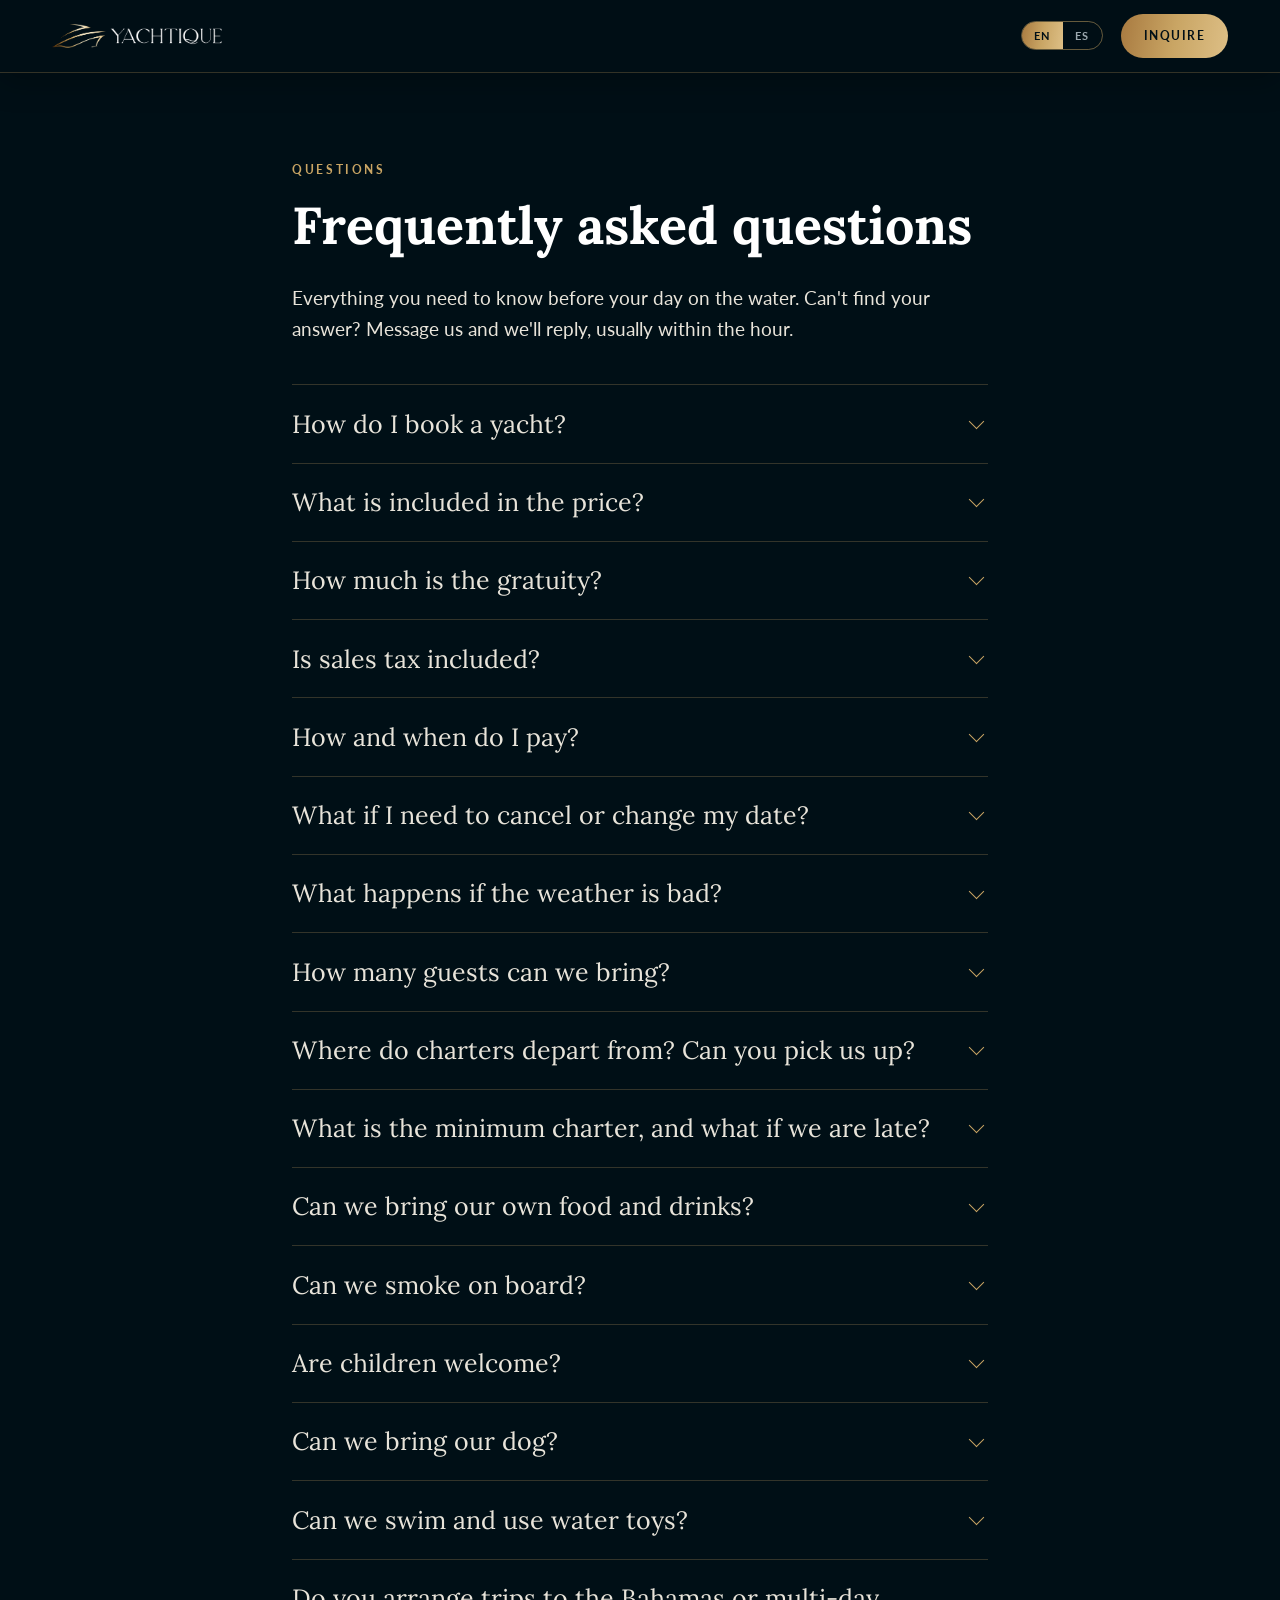
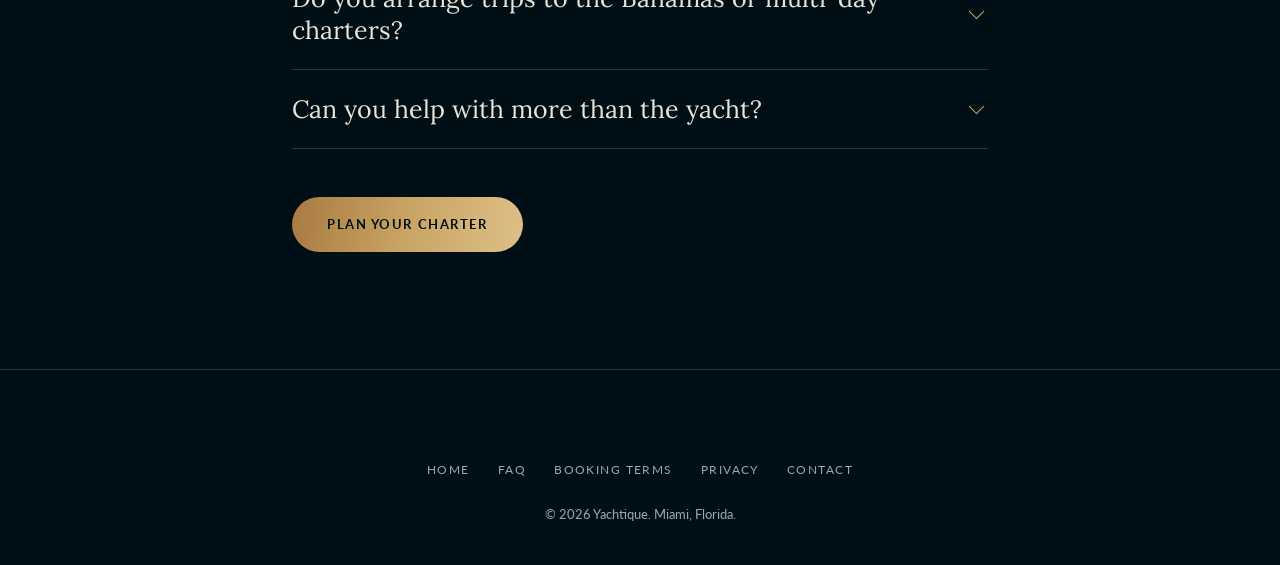
==== faq.html @ 2e7e61ba "Proposals: let the client pick the marina, with each yacht's price from it Co-Authored-By: Claude Op" ====
<!doctype html>
<html lang="en">
<head>
  <meta charset="utf-8">
  <meta name="viewport" content="width=device-width, initial-scale=1">
  <title>FAQ | Yachtique Yacht Charters in Miami</title>
  <meta name="description" content="Answers to common questions about booking a private yacht charter in Miami with Yachtique: pricing, guests, departures, weather, food and drinks, and the Bahamas.">
  <link rel="canonical" href="https://yachtique.co/faq.html">
  <meta name="theme-color" content="#000F16">
  <link rel="icon" type="image/png" sizes="32x32" href="/assets/img/favicon-32.png">
  <link rel="preconnect" href="https://fonts.googleapis.com">
  <link rel="preconnect" href="https://fonts.gstatic.com" crossorigin>
  <link href="https://fonts.googleapis.com/css2?family=Lora:ital,wght@0,400;0,500;0,600;1,400;1,500&family=Lato:wght@400;700&display=swap" rel="stylesheet">
  <link rel="stylesheet" href="/assets/css/styles.css?v=20261108d">
  <style>
    .faq { margin-top: 2.5rem; border-top: 1px solid var(--line); }
    .faq__item { border-bottom: 1px solid var(--line); }
    .faq__item summary {
      cursor: pointer; list-style: none; padding: 1.4rem 2.5rem 1.4rem 0; position: relative;
      font-family: var(--serif); font-size: clamp(21px, 2.4vw, 25px); line-height: 1.3;
    }
    .faq__item summary::-webkit-details-marker { display: none; }
    .faq__item summary::after {
      content: ""; position: absolute; right: .4rem; top: 50%; width: 11px; height: 11px; margin-top: -8px;
      border-right: 1px solid var(--gold); border-bottom: 1px solid var(--gold); transform: rotate(45deg);
      transition: transform .3s var(--ease);
    }
    .faq__item[open] summary::after { transform: rotate(225deg); margin-top: -2px; }
    .faq__item summary:focus-visible { outline: 1px solid var(--gold); outline-offset: 4px; }
    .faq__item p { margin: 0 0 1.5rem; max-width: 62ch; }
    .faq__more { margin-top: 3rem; }
    .page .faq__more a.btn { color: var(--navy); text-decoration: none; }
  </style>
  <script type="application/ld+json">{"@context": "https://schema.org", "@type": "FAQPage", "mainEntity": [{"@type": "Question", "name": "How do I book a yacht?", "acceptedAnswer": {"@type": "Answer", "text": "Send an inquiry through the form on our homepage or message us on WhatsApp with your date, number of guests and the kind of day you have in mind. We reply with a short list of available yachts and clear pricing, usually within the hour. Your yacht is reserved once we confirm it in writing and your payment is received."}}, {"@type": "Question", "name": "What is included in the price?", "acceptedAnswer": {"@type": "Answer", "text": "The rate covers the yacht for the hours you book. Charters run with a licensed captain, and with crew on most yachts; the captain and crew are included in the rate. On most day charters, fuel, water, soft drinks, ice, towels and cups are included, and your quote confirms it. The gratuity (unless the yacht shows it as included), a 3% service fee, Florida sales tax, catering and extras are added on top. Your final quote shows the full amount before you pay anything."}}, {"@type": "Question", "name": "How much is the gratuity?", "acceptedAnswer": {"@type": "Answer", "text": "Unless a yacht shows the gratuity as included, a gratuity of 18 percent of the charter price is added to your total, so there is nothing to settle on board."}}, {"@type": "Question", "name": "Is sales tax included?", "acceptedAnswer": {"@type": "Answer", "text": "No. Our prices are shown before Florida sales tax, which is added to your total before you pay."}}, {"@type": "Question", "name": "How and when do I pay?", "acceptedAnswer": {"@type": "Answer", "text": "Once we confirm your yacht is available, you receive your total, with Florida sales tax included, and a secure link to pay online by card, Apple Pay or Google Pay through Stripe. Your yacht and date are reserved as soon as payment is received. If we agree a deposit with you instead, the balance is due 72 hours before departure."}}, {"@type": "Question", "name": "What if I need to cancel or change my date?", "acceptedAnswer": {"@type": "Answer", "text": "If you cancel more than 30 days before your charter, 80% of what you paid is refunded; 15 to 30 days before, 50%; less than 15 days before, there is no refund. Changes of date or yacht depend on availability and may change the price. The full rules are in our booking terms."}}, {"@type": "Question", "name": "What happens if the weather is bad?", "acceptedAnswer": {"@type": "Answer", "text": "Safety comes first, and the captain has the final say on whether it is safe to go out. If weather or a technical problem stops your charter, we move it to another available date or give you a credit for what you paid, valid for 12 months. Light rain or clouds usually do not stop a charter in Miami."}}, {"@type": "Question", "name": "How many guests can we bring?", "acceptedAnswer": {"@type": "Answer", "text": "Most of our yachts take up to 13 guests, the limit set by US Coast Guard rules for private charter yachts, and each yacht shows its own maximum. Everyone on board counts, including children and babies. For a larger group we can suggest two yachts travelling together."}}, {"@type": "Question", "name": "Where do charters depart from? Can you pick us up?", "acceptedAnswer": {"@type": "Answer", "text": "Each yacht departs from and returns to its own marina; the departure points are listed in its details, and prices can differ by departure point. Pickup from a private home or dock is sometimes possible for an extra fee. Ask us and we include it in your quote. We confirm the exact marina and meeting time with your booking."}}, {"@type": "Question", "name": "What is the minimum charter, and what if we are late?", "acceptedAnswer": {"@type": "Answer", "text": "The minimum charter is 4 hours, and charters run between 9am and 10pm. Your time starts at the booked departure time, so please arrive about 15 minutes early: arriving late does not extend the charter. Extra time on the day depends on the yacht's availability and is charged."}}, {"@type": "Question", "name": "Can we bring our own food and drinks?", "acceptedAnswer": {"@type": "Answer", "text": "Yes. Ready-to-eat food is best, so you enjoy the time on the water. Please leave red wine and anything in glass at home; spirits are welcome. Guests must be 21 or older to drink alcohol, and the captain may limit alcohol for safety. We can also arrange a private chef, catering, a cake or decorations for you."}}, {"@type": "Question", "name": "Can we smoke on board?", "acceptedAnswer": {"@type": "Answer", "text": "No, smoking is not allowed on board. Vapes may be allowed at the captain's discretion, so please ask first. Illegal substances are strictly prohibited, and the captain may end the charter without refund."}}, {"@type": "Question", "name": "Are children welcome?", "acceptedAnswer": {"@type": "Answer", "text": "Yes, children are welcome. They count towards the guest limit and must be supervised by an adult at all times. While the yacht is moving, children under 13 must wear a life jacket by law, and children's sizes are available. Let us know ages when you inquire so the crew can prepare."}}, {"@type": "Question", "name": "Can we bring our dog?", "acceptedAnswer": {"@type": "Answer", "text": "Small pets are allowed on some yachts with a refundable security deposit: $500 on yachts up to 50 ft and $1,000 on yachts of 51 ft and more. Please ask us before booking."}}, {"@type": "Question", "name": "Can we swim and use water toys?", "acceptedAnswer": {"@type": "Answer", "text": "Yes, on most yachts. Many include a floating mat or paddleboards, and jet skis, Seabobs, e-foils and water slides can often be added. Anyone born on or after January 1, 1988 needs a Florida boating safety ID to drive a jet ski (a free course online). Swimming stops, such as the Haulover sandbar, depend on the weather and the captain's judgement on the day."}}, {"@type": "Question", "name": "Do you arrange trips to the Bahamas or multi-day charters?", "acceptedAnswer": {"@type": "Answer", "text": "Yes, on selected yachts. For charters of 24 hours or more, an Advance Provisioning Allowance (APA) of 35 percent of the charter price is collected in advance to cover fuel, docking, food and drinks; anything unused is returned or can go towards the gratuity. Every guest needs a valid passport for the Bahamas, and the crossing depends on sea conditions."}}, {"@type": "Question", "name": "Can you help with more than the yacht?", "acceptedAnswer": {"@type": "Answer", "text": "Yes. As your concierge we can arrange private security, chauffeured transport, airport pick-ups, chefs, photographers, DJs and decor, so your whole stay is handled by one person."}}]}</script>
</head>
<body>
<header class="nav is-scrolled">
  <div class="nav__inner">
    <a href="/" class="nav__logo" aria-label="Yachtique home" data-i18n-attr="aria-label:nav.home"><img src="/assets/img/logo-nav.png" alt="Yachtique" width="180" height="46"></a>
    <div class="nav__end">
      <div class="lang" role="group" data-i18n-attr="aria-label:lang.label" aria-label="Language"><button type="button" data-lang="en">EN</button><button type="button" data-lang="es">ES</button></div>
      <a href="/#contact" class="btn btn--gold btn--sm" data-i18n="nav.enquire">Inquire</a>
    </div>
  </div>
</header>

<main class="page">
  <div class="container narrow">
    <p class="eyebrow" data-i18n="faq.eyebrow">Questions</p>
    <h1 data-i18n="faq.h1">Frequently asked questions</h1>
    <p class="lead" data-i18n="faq.lead">Everything you need to know before your day on the water. Can't find your answer? Message us and we'll reply, usually within the hour.</p>

    <div class="faq">
    <details class="faq__item">
      <summary data-i18n="faq.q1">How do I book a yacht?</summary>
      <p data-i18n="faq.a1">Send an inquiry through the form on our homepage or message us on WhatsApp with your date, number of guests and the kind of day you have in mind. We reply with a short list of available yachts and clear pricing, usually within the hour. Your yacht is reserved once we confirm it in writing and your payment is received.</p>
    </details>
    <details class="faq__item">
      <summary data-i18n="faq.q2">What is included in the price?</summary>
      <p data-i18n="faq.a2">The rate covers the yacht for the hours you book. Charters run with a licensed captain, and with crew on most yachts; the captain and crew are included in the rate. On most day charters, fuel, water, soft drinks, ice, towels and cups are included, and your quote confirms it. The gratuity (unless the yacht shows it as included), a 3% service fee, Florida sales tax, catering and extras are added on top. Your final quote shows the full amount before you pay anything.</p>
    </details>
    <details class="faq__item">
      <summary data-i18n="faq.q3">How much is the gratuity?</summary>
      <p data-i18n="faq.a3">Unless a yacht shows the gratuity as included, a gratuity of 18 percent of the charter price is added to your total, so there is nothing to settle on board.</p>
    </details>
    <details class="faq__item">
      <summary data-i18n="faq.q4">Is sales tax included?</summary>
      <p data-i18n="faq.a4">No. Our prices are shown before Florida sales tax, which is added to your total before you pay.</p>
    </details>
    <details class="faq__item">
      <summary data-i18n="faq.q5">How and when do I pay?</summary>
      <p data-i18n="faq.a5">Once we confirm your yacht is available, you receive your total, with Florida sales tax included, and a secure link to pay online by card, Apple Pay or Google Pay through Stripe. Your yacht and date are reserved as soon as payment is received. If we agree a deposit with you instead, the balance is due 72 hours before departure.</p>
    </details>
    <details class="faq__item">
      <summary data-i18n="faq.q6">What if I need to cancel or change my date?</summary>
      <p data-i18n="faq.a6">If you cancel more than 30 days before your charter, 80% of what you paid is refunded; 15 to 30 days before, 50%; less than 15 days before, there is no refund. Changes of date or yacht depend on availability and may change the price. The full rules are in our booking terms.</p>
    </details>
    <details class="faq__item">
      <summary data-i18n="faq.q7">What happens if the weather is bad?</summary>
      <p data-i18n="faq.a7">Safety comes first, and the captain has the final say on whether it is safe to go out. If weather or a technical problem stops your charter, we move it to another available date or give you a credit for what you paid, valid for 12 months. Light rain or clouds usually do not stop a charter in Miami.</p>
    </details>
    <details class="faq__item">
      <summary data-i18n="faq.q8">How many guests can we bring?</summary>
      <p data-i18n="faq.a8">Most of our yachts take up to 13 guests, the limit set by US Coast Guard rules for private charter yachts, and each yacht shows its own maximum. Everyone on board counts, including children and babies. For a larger group we can suggest two yachts travelling together.</p>
    </details>
    <details class="faq__item">
      <summary data-i18n="faq.q9">Where do charters depart from? Can you pick us up?</summary>
      <p data-i18n="faq.a9">Each yacht departs from and returns to its own marina; the departure points are listed in its details, and prices can differ by departure point. Pickup from a private home or dock is sometimes possible for an extra fee. Ask us and we include it in your quote. We confirm the exact marina and meeting time with your booking.</p>
    </details>
    <details class="faq__item">
      <summary data-i18n="faq.q10">What is the minimum charter, and what if we are late?</summary>
      <p data-i18n="faq.a10">The minimum charter is 4 hours, and charters run between 9am and 10pm. Your time starts at the booked departure time, so please arrive about 15 minutes early: arriving late does not extend the charter. Extra time on the day depends on the yacht's availability and is charged.</p>
    </details>
    <details class="faq__item">
      <summary data-i18n="faq.q11">Can we bring our own food and drinks?</summary>
      <p data-i18n="faq.a11">Yes. Ready-to-eat food is best, so you enjoy the time on the water. Please leave red wine and anything in glass at home; spirits are welcome. Guests must be 21 or older to drink alcohol, and the captain may limit alcohol for safety. We can also arrange a private chef, catering, a cake or decorations for you.</p>
    </details>
    <details class="faq__item">
      <summary data-i18n="faq.q12">Can we smoke on board?</summary>
      <p data-i18n="faq.a12">No, smoking is not allowed on board. Vapes may be allowed at the captain's discretion, so please ask first. Illegal substances are strictly prohibited, and the captain may end the charter without refund.</p>
    </details>
    <details class="faq__item">
      <summary data-i18n="faq.q13">Are children welcome?</summary>
      <p data-i18n="faq.a13">Yes, children are welcome. They count towards the guest limit and must be supervised by an adult at all times. While the yacht is moving, children under 13 must wear a life jacket by law, and children's sizes are available. Let us know ages when you inquire so the crew can prepare.</p>
    </details>
    <details class="faq__item">
      <summary data-i18n="faq.q14">Can we bring our dog?</summary>
      <p data-i18n="faq.a14">Small pets are allowed on some yachts with a refundable security deposit: $500 on yachts up to 50 ft and $1,000 on yachts of 51 ft and more. Please ask us before booking.</p>
    </details>
    <details class="faq__item">
      <summary data-i18n="faq.q15">Can we swim and use water toys?</summary>
      <p data-i18n="faq.a15">Yes, on most yachts. Many include a floating mat or paddleboards, and jet skis, Seabobs, e-foils and water slides can often be added. Anyone born on or after January 1, 1988 needs a Florida boating safety ID to drive a jet ski (a free course online). Swimming stops, such as the Haulover sandbar, depend on the weather and the captain's judgement on the day.</p>
    </details>
    <details class="faq__item">
      <summary data-i18n="faq.q16">Do you arrange trips to the Bahamas or multi-day charters?</summary>
      <p data-i18n="faq.a16">Yes, on selected yachts. For charters of 24 hours or more, an Advance Provisioning Allowance (APA) of 35 percent of the charter price is collected in advance to cover fuel, docking, food and drinks; anything unused is returned or can go towards the gratuity. Every guest needs a valid passport for the Bahamas, and the crossing depends on sea conditions.</p>
    </details>
    <details class="faq__item">
      <summary data-i18n="faq.q17">Can you help with more than the yacht?</summary>
      <p data-i18n="faq.a17">Yes. As your concierge we can arrange private security, chauffeured transport, airport pick-ups, chefs, photographers, DJs and decor, so your whole stay is handled by one person.</p>
    </details>
    </div>

    <p class="faq__more"><a href="/#contact" class="btn btn--gold" data-i18n="faq.cta">Plan your charter</a></p>
  </div>
</main>

<footer class="footer">
  <div class="container footer__inner">
    <nav class="footer__links" aria-label="Footer">
      <a href="/" data-i18n="foot.home">Home</a><a href="/faq.html" data-i18n="foot.faq">FAQ</a><a href="/terms.html" data-i18n="foot.terms">Booking terms</a><a href="/privacy.html" data-i18n="foot.privacy">Privacy</a><a href="/#contact" data-i18n="foot.contact">Contact</a>
    </nav>
    <p class="footer__copy">&copy; 2026 <span data-i18n="foot.rights">Yachtique. Miami, Florida.</span></p>
  </div>
</footer>
<script type="application/json" id="i18n-es">{"_title": "Preguntas frecuentes | Yachtique, alquiler de yates en Miami", "nav.home": "Inicio de Yachtique", "foot.home": "Inicio", "faq.eyebrow": "Preguntas", "faq.h1": "Preguntas frecuentes", "faq.lead": "Todo lo que necesita saber antes de su día en el mar. ¿No encuentra su respuesta? Escríbanos y le responderemos, normalmente en menos de una hora.", "faq.cta": "Planifique su alquiler", "faq.q1": "¿Cómo reservo un yate?", "faq.a1": "Envíe una solicitud desde el formulario de nuestra página de inicio o escríbanos por WhatsApp con su fecha, el número de invitados y el tipo de día que imagina. Le respondemos con una lista corta de yates disponibles y precios claros, normalmente en menos de una hora. Su yate queda reservado cuando se lo confirmamos por escrito y recibimos su pago.", "faq.q2": "¿Qué incluye el precio?", "faq.a2": "La tarifa cubre el yate durante las horas que reserva. Los alquileres se realizan con un capitán con licencia, y con tripulación en la mayoría de los yates; el capitán y la tripulación están incluidos en la tarifa. En la mayoría de los alquileres de día se incluyen combustible, agua, refrescos, hielo, toallas y vasos, y su cotización lo confirma. La propina (salvo que el yate la indique como incluida), un cargo por servicio del 3%, el impuesto sobre las ventas de Florida, el catering y los extras se suman aparte. Su cotización final muestra el importe total antes de pagar nada.", "faq.q3": "¿De cuánto es la propina?", "faq.a3": "Salvo que el yate indique la propina como incluida, se suma a su total una propina del 18 por ciento del precio del alquiler, así que no hay nada que pagar a bordo.", "faq.q4": "¿Está incluido el impuesto sobre las ventas?", "faq.a4": "No. Nuestros precios se muestran antes del impuesto sobre las ventas de Florida, que se suma a su total antes de pagar.", "faq.q5": "¿Cómo y cuándo se paga?", "faq.a5": "Cuando confirmamos que su yate está disponible, recibe su total, con el impuesto sobre las ventas de Florida incluido, y un enlace seguro para pagar en línea con tarjeta, Apple Pay o Google Pay a través de Stripe. Su yate y su fecha quedan reservados en cuanto recibimos el pago. Si acordamos con usted un depósito, el resto se paga 72 horas antes de la salida.", "faq.q6": "¿Qué pasa si necesito cancelar o cambiar la fecha?", "faq.a6": "Si cancela con más de 30 días de antelación, le devolvemos el 80% de lo pagado; entre 15 y 30 días antes, el 50%; con menos de 15 días, no hay reembolso. Los cambios de fecha o de yate dependen de la disponibilidad y pueden cambiar el precio. Las reglas completas están en nuestras condiciones de reserva.", "faq.q7": "¿Qué pasa si hace mal tiempo?", "faq.a7": "La seguridad es lo primero y el capitán tiene la última palabra sobre si es seguro salir. Si el clima o un problema técnico impiden su alquiler, lo pasamos a otra fecha disponible o le damos un crédito por lo pagado, válido durante 12 meses. La lluvia ligera o las nubes no suelen impedir un alquiler en Miami.", "faq.q8": "¿Cuántos invitados podemos llevar?", "faq.a8": "La mayoría de nuestros yates admite hasta 13 invitados, el límite que fijan las normas de la Guardia Costera de EE. UU. para yates de alquiler privado, y cada yate indica su propio máximo. Todas las personas a bordo cuentan, incluidos niños y bebés. Para un grupo más grande podemos sugerir dos yates que naveguen juntos.", "faq.q9": "¿Desde dónde salen los alquileres? ¿Pueden recogernos?", "faq.a9": "Cada yate sale y regresa a su propia marina; los puntos de salida figuran en sus detalles y los precios pueden variar según el punto de salida. A veces es posible recogerlos en una casa o un muelle privado con un cargo adicional. Pregúntenos y lo incluimos en su cotización. Confirmamos la marina exacta y la hora de encuentro con su reserva.", "faq.q10": "¿Cuál es el alquiler mínimo y qué pasa si llegamos tarde?", "faq.a10": "El alquiler mínimo es de 4 horas, y los alquileres se realizan entre las 9 de la mañana y las 10 de la noche. Su tiempo empieza a la hora de salida reservada, así que le pedimos llegar unos 15 minutos antes: llegar tarde no alarga el alquiler. Añadir tiempo el mismo día depende de la disponibilidad del yate y tiene un costo.", "faq.q11": "¿Podemos llevar nuestra comida y bebida?", "faq.a11": "Sí. Lo mejor es comida lista para comer, para disfrutar del tiempo en el agua. Le pedimos no traer vino tinto ni nada en envase de vidrio; los licores son bienvenidos. Para beber alcohol hay que tener 21 años o más, y el capitán puede limitar el alcohol por seguridad. También podemos organizarle un chef privado, catering, un pastel o decoración.", "faq.q12": "¿Se puede fumar a bordo?", "faq.a12": "No, no se permite fumar a bordo. Los vapeadores pueden permitirse a criterio del capitán, así que pregunte antes. Las sustancias ilegales están totalmente prohibidas, y el capitán puede terminar el alquiler sin reembolso.", "faq.q13": "¿Pueden venir niños?", "faq.a13": "Sí, los niños son bienvenidos. Cuentan dentro del límite de invitados y deben estar siempre bajo la supervisión de un adulto. Mientras el yate navega, los menores de 13 años deben llevar chaleco salvavidas por ley, y hay tallas infantiles. Indíquenos las edades al hacer la solicitud para que la tripulación se prepare.", "faq.q14": "¿Podemos llevar a nuestro perro?", "faq.a14": "En algunos yates se permiten mascotas pequeñas con un depósito de garantía reembolsable: 500 dólares en yates de hasta 50 pies y 1.000 dólares en yates de 51 pies o más. Consúltenos antes de reservar.", "faq.q15": "¿Podemos nadar y usar juguetes acuáticos?", "faq.a15": "Sí, en la mayoría de los yates. Muchos incluyen colchoneta flotante o tablas de paddle, y a menudo se pueden añadir motos de agua, Seabobs, e-foils y toboganes acuáticos. Quien haya nacido el 1 de enero de 1988 o después necesita la licencia de seguridad náutica de Florida para conducir una moto de agua (un curso gratuito en línea). Las paradas para nadar, como el banco de arena de Haulover, dependen del tiempo y del criterio del capitán ese día.", "faq.q16": "¿Organizan viajes a las Bahamas o alquileres de varios días?", "faq.a16": "Sí, en yates seleccionados. En alquileres de 24 horas o más se cobra por adelantado un fondo de aprovisionamiento (APA) del 35 por ciento del precio del alquiler para cubrir combustible, amarres, comida y bebida; lo que no se use se devuelve o puede destinarse a la propina. Todos los invitados necesitan un pasaporte vigente para las Bahamas, y la travesía depende del estado del mar.", "faq.q17": "¿Pueden ayudar con algo más que el yate?", "faq.a17": "Sí. Como su concierge, podemos organizar seguridad privada, transporte con chofer, recogida en el aeropuerto, chefs, fotógrafos, DJ y decoración, para que una sola persona se ocupe de toda su estancia."}</script>
<script src="/assets/js/core.js?v=20261108d" defer></script>
</body>
</html>
---- assets/css/styles.css ----
/* Yachtique — brand colours sampled from the logo file */
:root {
  --navy: #000F16;
  --navy-2: #04202C;
  --navy-3: #0A2A38;
  --gold-dark: #7F5119;
  --gold: #C9A564;
  --gold-light: #EBD7AC;
  --cream: #FDEDC9;
  --ivory: #F6F1E7;
  --ivory-2: #EDE5D5;
  --ink: #0B1E27;
  --ink-muted: #5B6A70;
  --white: #FFFFFF;
  --text: #E8E4DA;
  --muted: #9BA8AE;
  --line: rgba(201, 165, 100, .25);
  --line-dark: rgba(11, 30, 39, .14);
  --gold-grad: linear-gradient(100deg, #A87A40 0%, #C9A564 50%, #DDBF86 100%);
  --wa: #25D366;

  --serif: "Lora", Georgia, "Times New Roman", serif;
  --sans: "Lato", "Helvetica Neue", Arial, sans-serif;
  --radius: 10px;
  --pill: 999px;
  --max: 1240px;
  --ease: cubic-bezier(.2, .7, .2, 1);
}

*, *::before, *::after { box-sizing: border-box; }
html { scroll-behavior: smooth; scroll-padding-top: 80px; }
body {
  margin: 0;
  background: var(--navy);
  color: var(--text);
  font-family: var(--sans);
  font-weight: 400;
  font-size: 17px;
  line-height: 1.65;
  -webkit-font-smoothing: antialiased;
}
img { max-width: 100%; height: auto; display: block; }
a { color: inherit; text-decoration: none; }
h1, h2, h3 { font-family: var(--serif); font-weight: 700; line-height: 1.15; margin: 0 0 .5em; color: var(--white); }
p { margin: 0 0 1em; }
.hidden { display: none; }
.center { text-align: center; }
.muted { color: var(--muted); }

.container { width: 100%; max-width: var(--max); margin: 0 auto; padding: 0 32px; }
.section { padding: 130px 0; }
.section__head { text-align: center; max-width: 660px; margin: 0 auto 64px; }

/* Light sections */
/* The homepage's in-between sections: the second navy, so they stand apart from the photo sections around them */
.section--light { background: var(--navy-2); color: var(--text); }
.steps.section--light { background: var(--navy); } /* follows the navy-2 quote band */
.section--light h2, .section--light h3 { color: var(--white); }
.section--light p { color: var(--text); }
.section--light .muted { color: var(--muted); }
.section--light .lead { color: var(--white); }
.section--light .eyebrow { color: var(--gold); }
.section--light .card { background: var(--navy); }

.eyebrow {
  font-size: 12px;
  letter-spacing: .22em;
  text-transform: uppercase;
  font-weight: 700;
  margin-bottom: 16px;
  color: var(--gold);
}
.eyebrow--light { color: var(--gold-light); }
.section__head .eyebrow { display: flex; align-items: center; justify-content: center; gap: 16px; }
.section__head .eyebrow::before, .section__head .eyebrow::after { content: ""; width: 48px; height: 1px; background: currentColor; opacity: .55; }
.title { font-size: clamp(32px, 4.2vw, 52px); letter-spacing: -.005em; }
.title em, h1 em, h2 em { font-style: italic; color: var(--gold-light); }
.section--light .title em, .section--light h2 em { color: var(--gold-light); }
.lead { font-size: 19px; line-height: 1.65; }

/* Buttons */
.btn {
  display: inline-flex; align-items: center; justify-content: center; gap: 10px;
  padding: 16px 34px;
  font-family: var(--sans); font-size: 13px; font-weight: 700;
  letter-spacing: .12em; text-transform: uppercase;
  border-radius: var(--pill); border: 1px solid transparent;
  background: transparent; color: inherit; cursor: pointer;
  transition: transform .25s, box-shadow .25s, background .25s, color .25s, border-color .25s;
}
.btn svg { width: 20px; height: 20px; fill: currentColor; }
.btn--gold { background: var(--gold-grad) border-box; border-color: transparent; color: var(--navy); }
.btn--gold:hover { transform: translateY(-2px); box-shadow: 0 12px 30px rgba(201, 165, 100, .3); }
.btn--ghost { background: transparent; border-color: var(--gold); color: var(--gold-light); }
.btn--ghost:hover { background: rgba(201, 165, 100, .12); }
.btn--wa { background: var(--navy); color: var(--white); border-color: var(--gold); }
.btn--wa svg { fill: var(--gold-light); }
.btn--wa:hover { transform: translateY(-2px); background: var(--navy-3); box-shadow: 0 12px 30px rgba(0, 15, 22, .25); }
.btn--sm { padding: 11px 22px; font-size: 12px; }
.btn--block { width: 100%; }
.link-btn { background: none; border: 0; padding: 0; color: var(--gold-light); font: inherit; text-decoration: underline; text-underline-offset: 3px; cursor: pointer; }

/* Nav */
.nav { position: fixed; inset: 0 0 auto; z-index: 50; background: rgba(0, 15, 22, .97); box-shadow: 0 1px 0 var(--line); transition: box-shadow .35s; }
.nav.is-scrolled { box-shadow: 0 1px 0 var(--line), 0 10px 30px rgba(0, 0, 0, .25); }
.nav__inner { max-width: var(--max); margin: 0 auto; padding: 14px 32px; display: flex; align-items: center; justify-content: space-between; }
.nav__logo img { width: 170px; height: auto; }
.nav__links { display: flex; align-items: center; gap: 38px; }
.nav__links a:not(.btn) { font-size: 13px; letter-spacing: .12em; text-transform: uppercase; color: var(--white); transition: color .2s; }
.nav__links a:not(.btn):hover { color: var(--gold-light); }
.nav__toggle { display: none; position: relative; width: 44px; height: 44px; background: none; border: 0; cursor: pointer; }
.nav__toggle span { position: absolute; left: 8px; right: 8px; height: 1px; background: var(--gold-light); transition: transform .3s, top .3s; }
.nav__toggle span:first-child { top: 17px; }
.nav__toggle span:last-child { top: 26px; }
.nav__toggle[aria-expanded="true"] span:first-child { top: 21px; transform: rotate(45deg); }
.nav__toggle[aria-expanded="true"] span:last-child { top: 21px; transform: rotate(-45deg); }

/* Hero: words on navy, photo kept clean */
.hero { display: grid; grid-template-columns: minmax(0, 5fr) minmax(0, 6fr); min-height: 100vh; min-height: 100svh; background: var(--navy); }
.hero__content { order: -1; display: flex; flex-direction: column; justify-content: center; padding: 130px 56px 64px max(32px, calc((100vw - var(--max)) / 2 + 32px)); animation: rise 1.1s .15s var(--ease) both; }
@keyframes rise { from { opacity: 0; transform: translateY(24px); } to { opacity: 1; transform: none; } }
.hero__media { position: relative; overflow: hidden; }
.hero__img { position: absolute; inset: 0; width: 100%; height: 100%; object-fit: cover; object-position: 62% 55%; animation: heroZoom 22s var(--ease) both; }
@keyframes heroZoom { from { transform: scale(1.1); } to { transform: scale(1); } }
.hero__title { font-size: clamp(38px, 4.2vw, 64px); font-weight: 500; line-height: 1.1; letter-spacing: -.005em; margin-bottom: 20px; }
.hero__title em { color: var(--gold-light); font-weight: 500; }
.hero__sub { font-size: 18px; max-width: 480px; color: var(--text); margin-bottom: 34px; }

/* Availability finder */
.finder { display: grid; grid-template-columns: 1fr 1fr; max-width: 520px; background: var(--navy-2); border: 1px solid var(--line); border-radius: 22px; padding: 6px; }
.finder__field { display: grid; gap: 2px; padding: 12px 18px; cursor: pointer; }
.finder__field:first-child { grid-column: 1 / -1; border-bottom: 1px solid var(--line); }
.finder__field:nth-child(2) { border-right: 1px solid var(--line); }
.finder__field > span { font-size: 11px; letter-spacing: .14em; text-transform: uppercase; color: var(--gold-light); }
.finder__field input, .finder__field select {
  background: none; border: 0; padding: 2px 0; color: var(--white); font: 400 17px var(--sans); color-scheme: dark; outline: none; cursor: pointer; width: 100%;
}
.finder__field select option { color: var(--ink); }
.finder__btn { grid-column: 1 / -1; border-radius: var(--pill); padding: 16px; margin-top: 4px; }
/* Desktop: the photo covers the whole hero, the words and the finder bar sit over it at the bottom */
@media (min-width: 1001px) {
  .hero { display: block; position: relative; overflow: hidden; }
  .hero__media { position: absolute; inset: 0; }
  .hero__media::after { content: ""; position: absolute; inset: 0; background: linear-gradient(90deg, rgba(0, 15, 22, .85) 0%, rgba(0, 15, 22, .55) 40%, rgba(0, 15, 22, 0) 70%), linear-gradient(0deg, rgba(0, 15, 22, .9) 0%, rgba(0, 15, 22, 0) 45%); }
  .hero__img { object-position: 50% 55%; }
  .hero__content { position: relative; z-index: 1; min-height: 100vh; min-height: 100svh; justify-content: flex-end; padding: 130px max(32px, calc((100vw - var(--max)) / 2 + 32px)) 56px; }
  .hero__title { max-width: 760px; }
  .hero__sub { max-width: 560px; margin-bottom: 40px; }
  .finder { max-width: none; grid-template-columns: 1.4fr 1fr 1fr auto; align-items: center; border-radius: var(--pill); padding: 8px; background: rgba(4, 32, 44, .88); backdrop-filter: blur(10px); }
  .finder__field { padding: 10px 26px; }
  .finder__field:first-child { grid-column: auto; border-bottom: 0; border-right: 1px solid var(--line); }
  .finder__btn { grid-column: auto; margin: 0; padding: 18px 36px; }
}

/* Statement */
.statement__grid { display: grid; grid-template-columns: 220px 1fr; gap: 40px; align-items: start; }
.statement__grid .eyebrow { padding-top: 14px; }
.statement__text { font-size: clamp(26px, 3vw, 40px); font-weight: 400; line-height: 1.3; letter-spacing: 0; color: var(--white); margin: 0; }
.statement__text em { color: var(--gold-light); }

/* Fleet */
.fleet__head { display: flex; align-items: flex-end; justify-content: space-between; gap: 30px; margin-bottom: 44px; flex-wrap: wrap; }
.fleet__head .title { margin: 0; }
.fleet__filters { display: flex; flex-wrap: wrap; gap: 10px; }
.fleet__filters[hidden] { display: none; }
.fleet__filters button {
  font: 400 12px var(--sans); letter-spacing: .12em; text-transform: uppercase; color: var(--text);
  background: transparent; border: 1px solid var(--line); border-radius: 40px; padding: 10px 18px; cursor: pointer;
  transition: border-color .2s, color .2s, background .2s;
}
.fleet__filters button:hover { border-color: var(--gold); }
.fleet__filters button.is-active { background: var(--gold-grad) border-box; color: var(--navy); border-color: transparent; }
.fleet__search { display: flex; align-items: center; gap: 18px; margin: -20px 0 30px; padding: 14px 22px; border: 1px solid var(--line); border-radius: var(--pill); background: var(--navy-2); font-size: 15px; }
.fleet__search[hidden] { display: none; }
.fleet__grid { display: grid; grid-template-columns: repeat(3, 1fr); gap: 34px 28px; }
.fleet__status { grid-column: 1 / -1; text-align: center; color: var(--muted); padding: 40px 0; }
.fleet__status a { color: var(--gold-light); text-decoration: underline; text-underline-offset: 3px; }
.fleet__note { font-size: 13px; text-align: center; margin: 50px auto 0; max-width: 620px; }

.yacht { position: relative; }
.yacht[hidden] { display: none; }
.yacht__media { display: block; width: 100%; padding: 0; border: 0; cursor: pointer; aspect-ratio: 4 / 3; overflow: hidden; border-radius: var(--radius); background: var(--navy-3); }
.yacht__media img { width: 100%; height: 100%; object-fit: cover; transition: transform 1.1s var(--ease); }
.yacht:hover .yacht__media img { transform: scale(1.05); }
.yacht__body { padding: 16px 2px 0; display: grid; gap: 4px; }
.yacht__row { display: flex; justify-content: space-between; align-items: baseline; gap: 12px; }
.yacht__body h3 { font-size: 25px; font-weight: 600; margin: 0; }
.yacht__body h3 a:hover { color: var(--gold-light); }
.yacht__price { font-size: 13px; color: var(--muted); white-space: nowrap; }
/* Fleet cards: the first three durations and their prices, side by side */
.yacht__rates { list-style: none; margin: 10px 0 4px; padding: 0; display: grid; grid-auto-flow: column; grid-auto-columns: 1fr; gap: 1px; background: rgba(201, 165, 100, .3); border: 1px solid rgba(201, 165, 100, .42); border-radius: 12px; overflow: hidden; }
.yacht__rates li { display: grid; gap: 2px; justify-items: center; padding: 9px 6px; background: var(--navy-2); }
.yacht__rates span { font-size: 10.5px; font-weight: 700; letter-spacing: .14em; text-transform: uppercase; color: var(--gold); }
.yacht__rates b { font-family: var(--serif); font-size: 18px; font-weight: 600; color: var(--white); white-space: nowrap; }
.yacht__price b { font-family: var(--serif); font-size: 22px; font-weight: 400; color: var(--white); }
.yacht__model { color: var(--muted); font-size: 14px; margin: 0; }
.yacht__row--foot { margin-top: 10px; align-items: center; }
.yacht__link { font-size: 12px; font-weight: 700; letter-spacing: .12em; text-transform: uppercase; color: var(--gold-light); }
.yacht__link:hover { color: var(--white); }
.yacht__avail { font-size: 11px; letter-spacing: .1em; text-transform: uppercase; padding: 4px 10px; border-radius: var(--pill); }
.yacht__avail--free { background: rgba(37, 160, 90, .18); color: #7FD8A4; }
.yacht__avail--partial { background: rgba(201, 165, 100, .18); color: var(--gold-light); }
.yacht__avail--full { background: rgba(140, 40, 40, .3); color: #F0A8A8; }
.yacht.is-booked { opacity: .55; }

/* Concierge */
.services__grid { display: grid; grid-template-columns: 1fr 1fr; gap: 90px; align-items: center; }
.services__media { position: relative; }
.services__media img { width: 100%; aspect-ratio: 4 / 5; object-fit: cover; border-radius: 18px; box-shadow: 0 30px 60px rgba(0, 0, 0, .3); }
.services__media { z-index: 0; }
.services__list { list-style: none; padding: 0; margin: 40px 0 0; }
.services__list li { display: grid; grid-template-columns: 50px 1fr; gap: 10px; padding: 24px 0; border-top: 1px solid var(--line); }
.services__list li > span { font-size: 12px; letter-spacing: .12em; color: var(--gold); padding-top: 9px; }
.services__list h3 { font-size: 28px; margin: 0 0 4px; }
.services__list p { margin: 0; font-size: 16px; }
.sv__link { color: var(--gold-light); font-weight: 700; text-decoration: underline; text-underline-offset: 3px; white-space: nowrap; }

/* Experiences: photo with its caption underneath */
.mosaic { display: grid; grid-template-columns: repeat(3, minmax(0, 1fr)); gap: 40px 26px; }
.mosaic__item { margin: 0; }
.mosaic__img { aspect-ratio: 4 / 3; overflow: hidden; border-radius: var(--radius); background: var(--navy-3); }
.mosaic__img img { width: 100%; height: 100%; object-fit: cover; transition: transform 1.2s var(--ease); }
.mosaic__item:hover .mosaic__img img { transform: scale(1.05); }
.mosaic__item figcaption { padding-top: 14px; display: grid; gap: 2px; }
.mosaic__item figcaption b { font-family: var(--serif); font-weight: 400; font-size: 24px; color: var(--white); }
.mosaic__item figcaption span { font-size: 14px; color: var(--muted); }

/* Quote band: photo beside the words */
.quote { display: grid; grid-template-columns: minmax(0, 1fr) minmax(0, 1fr); background: var(--navy-2); min-height: 62vh; }
.quote__media { position: relative; min-height: 340px; overflow: hidden; }
.quote__img { position: absolute; inset: 0; width: 100%; height: 100%; object-fit: cover; }
.quote__inner { display: flex; align-items: center; padding: 80px max(32px, calc((100vw - var(--max)) / 2 + 32px)) 80px 64px; }
.quote__text { font-family: var(--serif); font-weight: 500; font-size: clamp(28px, 3vw, 44px); letter-spacing: 0; line-height: 1.14; color: var(--white); margin: 0; }
.quote__text em { color: var(--gold-light); }

/* Steps: numbered circles, as on the 57 Ocean QR cards */
.steps__grid { list-style: none; padding: 0; margin: 0; display: grid; grid-template-columns: repeat(3, 1fr); gap: 50px; counter-reset: step; }
.steps__grid li { counter-increment: step; text-align: center; }
.steps__grid li::before {
  content: counter(step); display: grid; place-items: center; width: 52px; height: 52px; margin: 0 auto 20px; border-radius: 50%;
  border: 1px solid var(--gold); font-family: var(--serif); font-size: 22px; font-weight: 500; color: var(--gold-light);
}
.steps__grid h3 { font-size: 26px; }
.steps__grid p { font-size: 16px; max-width: 30ch; margin-left: auto; margin-right: auto; }

/* About */
.about__grid { display: grid; grid-template-columns: 1fr 1fr; gap: 90px; align-items: center; }
.about__photo { position: relative; }
.about__photo > img { width: 100%; aspect-ratio: 4 / 5; object-fit: cover; border-radius: 18px; box-shadow: 0 30px 60px rgba(0, 0, 0, .3); }
.about__text .lead { color: var(--white); }
.about__ctas { display: flex; flex-wrap: wrap; gap: 14px; margin-top: 32px; }

/* Contact */
.contact__grid { display: grid; grid-template-columns: 1fr 1.15fr; gap: 80px; align-items: start; }
.contact__info .btn--wa { margin: 14px 0 0; max-width: 360px; }
.contact__list a:hover { color: var(--gold-light); }
.card { background: var(--navy-2); padding: 40px; border-radius: 18px; border: 1px solid var(--line); box-shadow: 0 30px 70px rgba(11, 30, 39, .22); }

.form { display: grid; gap: 18px; }
.form__row { display: grid; grid-template-columns: 1fr 1fr; gap: 18px; }
.form label { display: grid; gap: 8px; font-size: 11px; font-weight: 700; letter-spacing: .16em; text-transform: uppercase; color: var(--gold-light); }
.form input, .form select, .form textarea {
  width: 100%; padding: 14px 16px; font: 400 16px var(--sans); color: var(--white);
  background: var(--navy); border: 1px solid rgba(201, 165, 100, .3); border-radius: var(--radius);
  transition: border-color .2s, box-shadow .2s; letter-spacing: normal; text-transform: none; min-height: 52px;
}
.form input::placeholder, .form textarea::placeholder { color: rgba(232, 228, 218, .45); }
.form input:focus, .form select:focus, .form textarea:focus { outline: none; border-color: var(--gold); box-shadow: 0 0 0 3px rgba(201, 165, 100, .18); }
.form select option { background: var(--navy); color: var(--white); }
/* Browser autofill keeps our colours instead of pale blue/yellow */
.form input:-webkit-autofill, .form input:-webkit-autofill:hover, .form input:-webkit-autofill:focus {
  -webkit-text-fill-color: var(--white); -webkit-box-shadow: 0 0 0 1000px var(--navy) inset; caret-color: var(--white); transition: background-color 9999s;
}
.form input[type="date"] { color-scheme: dark; }
.form__checks { border: 0; padding: 0; margin: 0; display: flex; flex-wrap: wrap; gap: 12px 24px; }
.form__checks legend { font-size: 11px; font-weight: 700; letter-spacing: .16em; text-transform: uppercase; color: var(--gold-light); margin-bottom: 10px; }
.form__checks label { display: flex; align-items: center; gap: 8px; text-transform: none; letter-spacing: normal; font-size: 15px; font-weight: 400; color: var(--text); }
.form__checks input { width: 18px; height: 18px; min-height: 0; accent-color: var(--gold); }
/* In the narrow booking card: two columns of add-ons */
.ybook__extras { display: grid; grid-template-columns: 1fr 1fr; gap: 10px 14px; }
.ybook__extras legend { grid-column: 1 / -1; }
.ybook__extras label { font-size: 14px !important; line-height: 1.3; }
.form__tips { border: 0; padding: 0; margin: 0; display: grid; gap: 10px; }
.form__tips legend { font-size: 11px; font-weight: 700; letter-spacing: .16em; text-transform: uppercase; color: var(--gold-light); margin-bottom: 10px; }
.tips { display: grid; grid-template-columns: repeat(3, 1fr); gap: 10px; }
.tips[hidden] { display: none; }
.tips label { position: relative; display: block; }
.tips input { position: absolute; opacity: 0; width: 100%; height: 100%; margin: 0; cursor: pointer; }
.tips span { display: grid; place-items: center; min-height: 48px; border: 1px solid rgba(201, 165, 100, .3); border-radius: 999px; background: var(--navy); color: var(--text); font: 700 15px var(--sans); transition: border-color .2s, background .2s, color .2s; }
.tips input:checked + span { background: var(--gold-grad); border-color: transparent; color: var(--navy); }
.tips input:focus-visible + span { box-shadow: 0 0 0 3px rgba(201, 165, 100, .35); }
.form__tips .form__note { margin: 0; }
.form__note { display: block; text-transform: none; letter-spacing: normal; font-size: 13px; font-weight: 400; color: var(--gold-light); }
.form__note[hidden] { display: none; }
.form__mean { margin-top: 6px; text-align: left; }

/* Date fields: our own calendar (assets/js/datepicker.js). The real date input stays in the form, hidden. */
.datewrap { position: relative; display: block; }
.datewrap input[type="date"] { position: absolute; left: 0; bottom: 0; width: 1px; height: 1px; opacity: 0; pointer-events: none; padding: 0; border: 0; min-height: 0; }
.datewrap__btn {
  display: flex; align-items: center; justify-content: space-between; gap: 12px; width: 100%; min-height: 30px; padding: 2px 0;
  background: none; border: 0; font: 400 17px var(--sans); color: rgba(255, 255, 255, .62); text-align: left; cursor: pointer;
  letter-spacing: normal; text-transform: none; white-space: nowrap;
}
.datewrap__btn::after { content: ""; flex: 0 0 18px; height: 18px; background: url("data:image/svg+xml,%3Csvg xmlns='http://www.w3.org/2000/svg' viewBox='0 0 24 24' fill='none' stroke='%23C9A564' stroke-width='1.6' stroke-linecap='round'%3E%3Crect x='3.5' y='5' width='17' height='15' rx='2.5'/%3E%3Cpath d='M3.5 10h17M8 3v4M16 3v4'/%3E%3C/svg%3E") center / contain no-repeat; }
.datewrap.has-value .datewrap__btn { color: var(--white); }
.datewrap__btn:focus-visible { outline: none; color: var(--gold-light); }
.form .datewrap__btn {
  padding: 14px 16px; min-height: 52px; font-size: 16px; background: var(--navy);
  border: 1px solid rgba(201, 165, 100, .3); border-radius: var(--radius); transition: border-color .2s, box-shadow .2s;
}
.form .datewrap__btn:focus-visible, .form .datewrap.is-open .datewrap__btn { border-color: var(--gold); box-shadow: 0 0 0 3px rgba(201, 165, 100, .18); color: var(--white); }
.ybook__form .datewrap__btn { padding: 11px 14px; min-height: 46px; font-size: 15px; }

.dp {
  position: absolute; z-index: 90; width: 336px; padding: 20px 18px 14px; background: var(--navy-2); color: var(--text);
  border: 1px solid rgba(201, 165, 100, .45); border-radius: 20px; box-shadow: 0 30px 70px rgba(0, 0, 0, .5);
  font: 400 15px var(--sans); animation: dpIn .18s var(--ease);
}
@keyframes dpIn { from { opacity: 0; transform: translateY(-6px); } }
.dp--up { animation-name: dpInUp; }
@keyframes dpInUp { from { opacity: 0; transform: translateY(6px); } }
.dp-backdrop { display: none; }
.dp__head { display: flex; align-items: center; justify-content: space-between; margin-bottom: 12px; }
.dp__head b { font: 500 19px var(--serif); color: var(--white); }
.dp__nav, .cal__nav {
  width: 36px; height: 36px; display: grid; place-items: center; padding: 0 0 2px; border-radius: 50%; border: 1px solid var(--line);
  background: none; color: var(--gold-light); font: 400 20px/1 var(--sans); cursor: pointer; transition: border-color .2s, background .2s;
}
.dp__nav:hover:not(:disabled), .cal__nav:hover:not(:disabled) { border-color: var(--gold); background: rgba(201, 165, 100, .08); }
.dp__nav:disabled, .cal__nav:disabled { opacity: .3; cursor: default; }
.dp__grid { display: grid; grid-template-columns: repeat(7, 1fr); gap: 3px; }
.dp__grid > span { text-align: center; font-size: 10px; font-weight: 700; letter-spacing: .14em; text-transform: uppercase; color: var(--gold); padding: 2px 0 8px; }
.dp__d {
  position: relative; aspect-ratio: 1; display: grid; place-items: center; padding: 0; border: 1px solid transparent; border-radius: 50%;
  background: none; color: var(--white); font: 400 14px var(--sans); cursor: pointer; transition: border-color .15s, background .15s;
}
.dp__d:hover:not(:disabled), .dp__d:focus-visible { border-color: var(--gold); outline: none; }
.dp__d:disabled { color: rgba(155, 168, 174, .28); cursor: default; }
.dp__d.is-today::after { content: ""; position: absolute; bottom: 4px; left: 50%; width: 4px; height: 4px; margin-left: -2px; border-radius: 50%; background: var(--gold); }
.dp__d.is-partial { border-color: rgba(201, 165, 100, .7); border-style: dashed; background: linear-gradient(135deg, rgba(201, 165, 100, .32) 50%, transparent 50%); }
.dp__d.is-full { color: rgba(155, 168, 174, .5); text-decoration: line-through; }
.dp__d.is-picked { background: var(--gold-grad) border-box; border-color: transparent; color: var(--navy); font-weight: 700; }
.dp__d.is-picked::after { background: var(--navy); }
.dp__foot { display: flex; align-items: center; justify-content: space-between; gap: 10px; margin-top: 12px; padding-top: 12px; border-top: 1px solid var(--line); }
.dp__legend { font-size: 12px; color: var(--muted); }
.dp__legend i { display: inline-block; width: 11px; height: 11px; border-radius: 50%; margin: 0 5px 0 0; vertical-align: -1px; }
.dp__legend i.is-full { margin-left: 10px; }
.dp__legend i.is-partial { border: 1px dashed var(--gold); background: linear-gradient(135deg, rgba(201, 165, 100, .45) 50%, transparent 50%); }
.dp__legend i.is-full { background: rgba(155, 168, 174, .35); }
.dp__acts { display: flex; gap: 18px; }
.dp__acts button { background: none; border: 0; padding: 6px 0; font: 700 11px var(--sans); letter-spacing: .16em; text-transform: uppercase; color: var(--gold-light); cursor: pointer; }
.dp__acts button:hover { color: var(--white); }
@media (max-width: 600px) {
  .dp {
    position: fixed; left: 0; right: 0; bottom: 0; top: auto; width: auto; border-radius: 24px 24px 0 0; border-bottom: 0;
    padding: 22px 20px calc(16px + env(safe-area-inset-bottom)); animation-name: dpUp;
  }
  @keyframes dpUp { from { transform: translateY(100%); } }
  .dp-backdrop { display: block; position: fixed; inset: 0; z-index: 89; background: rgba(0, 8, 12, .6); }
  .dp__d { font-size: 16px; }
}

/* Selects: gold chevron instead of the browser's own arrows */
.finder__field select, .form select {
  -webkit-appearance: none; appearance: none; padding-right: 36px;
  background-image: url("data:image/svg+xml,%3Csvg xmlns='http://www.w3.org/2000/svg' viewBox='0 0 24 24' fill='none' stroke='%23C9A564' stroke-width='1.8' stroke-linecap='round' stroke-linejoin='round'%3E%3Cpath d='M6 9l6 6 6-6'/%3E%3C/svg%3E");
  background-repeat: no-repeat; background-size: 16px; background-position: right 2px center;
}
.form select { background-position: right 16px center; padding-right: 44px; }

/* Footer */
.footer { padding: 90px 0 40px; background: var(--navy); border-top: 1px solid var(--line); }
.footer__grid { display: grid; grid-template-columns: 1.4fr 1fr 1.2fr 1fr; gap: 50px; }
.footer__logo { width: 190px; margin: 0 0 22px; }
.footer__brand p { color: var(--muted); font-size: 15px; max-width: 320px; }
.footer__title { font-family: var(--sans); font-size: 12px; font-weight: 700; letter-spacing: .14em; text-transform: uppercase; color: var(--gold); margin: 6px 0 18px; }
.footer__list { list-style: none; padding: 0; margin: 0; display: grid; gap: 10px; font-size: 15px; }
.footer__list a { color: var(--text); transition: color .2s; }
.footer__list a:hover { color: var(--gold-light); }
.footer__list--muted li { color: var(--muted); }
.footer__bottom { display: flex; justify-content: space-between; gap: 20px; flex-wrap: wrap; margin-top: 70px; padding-top: 26px; border-top: 1px solid var(--line); font-size: 13px; color: var(--muted); }
.footer__bottom p { margin: 0; }
@media (min-width: 801px) { .footer__bottom { padding-right: 84px; } }
.footer__bottom a:hover { color: var(--gold-light); }
/* Simple footer used by the FAQ, terms and privacy pages */
.footer__inner { text-align: center; }
.footer__links { display: flex; justify-content: center; flex-wrap: wrap; gap: 28px; margin-bottom: 24px; }
.footer__links a { font-size: 12px; letter-spacing: .12em; text-transform: uppercase; color: var(--muted); }
.footer__links a:hover { color: var(--gold-light); }
.footer__copy { font-size: 13px; color: var(--muted); margin: 0; }

/* WhatsApp: floating button (desktop) and sticky bar (phones) */
.wa-float {
  position: fixed; right: 24px; bottom: 24px; z-index: 40; width: 60px; height: 60px; border-radius: 50%;
  display: grid; place-items: center; background: var(--navy); border: 1px solid var(--gold); box-shadow: 0 10px 30px rgba(0, 0, 0, .45); transition: transform .25s;
}
.wa-float:hover { transform: scale(1.07); }
.wa-float svg { width: 30px; height: 30px; fill: var(--gold-light); }
.mobilebar { display: none; }

/* View all yachts */
.fleet__more { text-align: center; margin-top: 50px; }
.fleet__more[hidden] { display: none; }

/* Reviews */
.reviews { background: var(--navy-2); }
.reviews[hidden] { display: none; }
.reviews__grid { display: grid; grid-template-columns: repeat(3, 1fr); gap: 28px; }
.review { margin: 0; padding: 36px 32px; border: 1px solid var(--line); border-radius: var(--radius); background: var(--navy); display: flex; flex-direction: column; justify-content: space-between; gap: 26px; }
.review blockquote { margin: 0; font-family: var(--serif); font-size: 22px; line-height: 1.4; color: var(--white); }
.review figcaption b { display: block; font-weight: 700; color: var(--gold-light); }
.review figcaption span { font-size: 14px; color: var(--muted); }

/* Instagram strip */
.insta { padding: 110px 0 0; background: var(--navy); }
.insta__head { display: flex; align-items: flex-end; justify-content: space-between; gap: 24px; flex-wrap: wrap; margin-bottom: 40px; }
.insta__head .title { margin: 0; }
.insta__strip { display: grid; grid-template-columns: repeat(6, 1fr); }
.insta__strip a { position: relative; display: block; overflow: hidden; aspect-ratio: 1; }
.insta__strip img { width: 100%; height: 100%; object-fit: cover; transition: transform 1s var(--ease), opacity .3s; }
.insta__strip a:hover img { transform: scale(1.06); opacity: .85; }

/* ---------- Yacht page (/yachts/:handle) ---------- */
.ypage { padding: 110px 0 120px; }
.ypage__crumbs { font-size: 14px; color: var(--muted); margin: 10px 0 22px; display: flex; gap: 10px; }
.ypage__crumbs a { color: var(--gold-light); }
.ypage__crumbs a:hover { text-decoration: underline; text-underline-offset: 3px; }

.ygallery { position: relative; display: grid; grid-template-columns: 2fr 1fr 1fr; grid-template-rows: 250px 250px; gap: 10px; border-radius: var(--radius); overflow: hidden; }
.ygallery__item { padding: 0; border: 0; cursor: zoom-in; overflow: hidden; background: var(--navy-3); }
.ygallery__item:first-child { grid-row: span 2; }
.ygallery__item img { width: 100%; height: 100%; object-fit: cover; transition: transform 1s var(--ease), opacity .3s; }
.ygallery__item:hover img { transform: scale(1.04); opacity: .92; }
.ygallery[data-count="1"] { grid-template-columns: 1fr; }
.ygallery[data-count="2"], .ygallery[data-count="3"] { grid-template-columns: 2fr 1fr; }
.ygallery__bar { display: flex; justify-content: flex-end; margin-top: 12px; }
.ygallery__all {
  padding: 10px 18px; border-radius: var(--pill); cursor: pointer; background: transparent; color: var(--gold-light);
  border: 1px solid var(--line); font: 700 13px var(--sans); letter-spacing: .04em;
}
.ygallery__all:hover { border-color: var(--gold); }

.ypage__grid { display: grid; grid-template-columns: minmax(0, 1fr) 380px; gap: 70px; margin-top: 50px; align-items: start; }
.ypage__title { font-size: clamp(36px, 4.6vw, 60px); font-weight: 600; margin-bottom: 8px; }
.ypage__sub { color: var(--muted); font-size: 17px; margin-bottom: 32px; }
.ysection { padding: 44px 0 0; }
.ysection h2 { font-size: 32px; margin-bottom: 18px; }
.yabout p { color: var(--text); max-width: 68ch; }
.yabout h3 { font-size: 22px; margin: 30px 0 8px; color: var(--gold-light); }

.ycals__bar { display: flex; align-items: center; justify-content: space-between; margin-bottom: 14px; font-size: 14px; }
.ycals__pair { display: grid; grid-template-columns: 1fr 1fr; gap: 20px; }
.ycals .cal__head { justify-content: center; }
button.cal__d { font: inherit; font-size: 14px; cursor: pointer; background: none; }
button.cal__d:disabled { cursor: default; background: none; }
button.cal__d--free:hover, button.cal__d--partial:hover { border-color: var(--gold); border-style: solid; background: rgba(201, 165, 100, .08); }

.ybook { position: sticky; top: 100px; }
.ybook__card { background: var(--navy-2); border: 1px solid var(--line); border-radius: 18px; padding: 28px; box-shadow: 0 30px 60px rgba(0, 0, 0, .3); display: grid; gap: 14px; }
.ybook__from { font-size: 15px; color: var(--muted); margin: 0 0 4px; }
.ybook__from b { font-family: var(--serif); font-size: 34px; font-weight: 400; color: var(--white); margin-right: 4px; }
.ybook__form { gap: 12px; }
.ybook__form label { font-size: 11px; gap: 6px; }
.ybook__form input, .ybook__form select, .ybook__form textarea { padding: 11px 14px; min-height: 46px; font-size: 15px; }
/* Duration cards in the booking card: tap one, its price shows under it */
.ydurs { border: 0; padding: 0; margin: 0; display: grid; gap: 8px; }
.ydurs legend { font-size: 11px; font-weight: 700; letter-spacing: .16em; text-transform: uppercase; color: var(--gold-light); margin-bottom: 8px; }
.ydurs__grid { display: grid; grid-template-columns: repeat(2, minmax(0, 1fr)); gap: 8px; }
.ydur { position: relative; display: block; font-size: inherit !important; letter-spacing: normal !important; text-transform: none !important; }
.ydur input { position: absolute; opacity: 0; width: 100%; height: 100%; margin: 0; cursor: pointer; }
.ydur > span { display: grid; gap: 2px; min-height: 58px; align-content: center; padding: 10px 14px; border: 1px solid rgba(201, 165, 100, .3); border-radius: 12px; background: var(--navy); transition: border-color .2s, background .2s; }
.ydur i { font-style: normal; font-size: 13px; color: var(--text); }
.ydur b { font-family: var(--serif); font-size: 19px; font-weight: 600; color: var(--white); }
.ydur input:checked + span { border-color: var(--gold); background: rgba(201, 165, 100, .12); box-shadow: inset 0 0 0 1px var(--gold); }
.ydur input:focus-visible + span { box-shadow: 0 0 0 3px rgba(201, 165, 100, .35); }
.ydur--unsure > span { min-height: 58px; }
.yfood p { margin: 0 0 18px; }
.ybook__note { font-size: 13px; color: var(--muted); margin: 0; text-align: center; }

.ysimilar { margin-top: 110px; padding-top: 70px; border-top: 1px solid var(--line); }
.ysimilar .title { margin-bottom: 36px; }
.ysimilar h3 a:hover { color: var(--gold-light); }
.ypage__empty { text-align: center; padding: 80px 0; }

.ylight { position: fixed; inset: 0; z-index: 100; background: rgba(0, 8, 12, .96); display: grid; place-items: center; }
.ylight[hidden] { display: none; }
.ylight__img { max-width: 92vw; max-height: 84vh; object-fit: contain; border-radius: 6px; }
.ylight__close, .ylight__nav {
  position: absolute; width: 50px; height: 50px; border-radius: 50%; border: 1px solid var(--line);
  background: rgba(0, 15, 22, .7); color: var(--gold-light); font-size: 28px; line-height: 1; cursor: pointer;
}
.ylight__close { top: 20px; right: 20px; }
.ylight__nav--prev { left: 20px; top: 50%; transform: translateY(-50%); }
.ylight__nav--next { right: 20px; top: 50%; transform: translateY(-50%); }
.ylight__count { position: absolute; bottom: 18px; left: 0; right: 0; text-align: center; color: var(--muted); font-size: 14px; margin: 0; }

@media (max-width: 1000px) {
  .ypage__grid { grid-template-columns: 1fr; gap: 40px; }
  .ybook { position: static; scroll-margin-top: 90px; }
  .ycals__pair { grid-template-columns: 1fr; }
}
@media (max-width: 700px) {
  .ypage { padding-top: 90px; }
  .ygallery { display: flex; overflow-x: auto; scroll-snap-type: x mandatory; border-radius: 0; margin: 0 -20px; gap: 6px; }
  .ygallery__item { flex: 0 0 88%; height: 260px; scroll-snap-align: center; }
  .ylight__nav { top: auto; bottom: 14px; transform: none; }
}

/* ---------- Area pages (/yacht-charter/:area) ---------- */
.apage { padding-top: 0; }
.ahero { display: grid; grid-template-columns: minmax(0, 1fr) minmax(0, 1fr); min-height: 72vh; margin-bottom: 44px; background: var(--navy-2); }
.ahero__text { display: flex; flex-direction: column; justify-content: center; padding: 120px 56px 56px max(32px, calc((100vw - var(--max)) / 2 + 32px)); }
.ahero__media { position: relative; overflow: hidden; }
.ahero__media img { position: absolute; inset: 0; width: 100%; height: 100%; object-fit: cover; }
.ahero__intro { max-width: 560px; font-size: 18px; color: var(--text); }
.acta { margin-top: 90px; padding: 44px; border: 1px solid var(--line); border-radius: 18px; background: var(--navy-2); display: flex; flex-wrap: wrap; align-items: center; justify-content: space-between; gap: 26px; }
.acta .title { font-size: clamp(30px, 3.6vw, 44px); margin-bottom: 8px; }
.acta .lead { margin: 0; color: var(--text); max-width: 520px; }
.acta__btns { display: flex; flex-wrap: wrap; gap: 12px; }
.aother { margin-top: 70px; }
.aother ul { list-style: none; padding: 0; margin: 0; display: flex; flex-wrap: wrap; gap: 10px; }
.aother a { display: inline-block; padding: 10px 18px; border: 1px solid var(--line); border-radius: var(--pill); font-size: 14px; color: var(--text); transition: border-color .2s, color .2s; }
.aother a:hover { border-color: var(--gold); color: var(--gold-light); }
@media (max-width: 700px) {
  .acta { padding: 28px 22px; }
}

/* Simple pages (privacy, thank you) */
.page { padding: 160px 0 100px; }
.page h1 { font-size: clamp(36px, 5vw, 52px); }
.page h2 { font-size: 28px; margin-top: 1.6em; }
.page a { color: var(--gold-light); text-decoration: underline; text-underline-offset: 3px; }
.narrow { max-width: 760px; }

/* Reveal on scroll */
.reveal { opacity: 0; transform: translateY(28px); transition: opacity 1s var(--ease), transform 1s var(--ease); }
.reveal.is-visible { opacity: 1; transform: none; }
@media (prefers-reduced-motion: reduce) {
  html { scroll-behavior: auto; }
  .reveal { opacity: 1; transform: none; transition: none; }
  .hero__img, .hero__content { animation: none; }
}

/* Yacht details dialog */
.ydlg {
  width: min(1140px, calc(100vw - 32px)); max-height: calc(100vh - 48px); padding: 0; border: 1px solid var(--line);
  border-radius: var(--radius); background: var(--navy-2); color: var(--text); overflow: hidden;
}
.ydlg::backdrop { background: rgba(0, 8, 12, .85); backdrop-filter: blur(4px); }
.ydlg__close {
  position: absolute; top: 12px; right: 12px; z-index: 2; width: 44px; height: 44px; border-radius: 50%;
  border: 1px solid var(--line); background: rgba(0, 15, 22, .85); color: var(--gold-light); font-size: 26px; line-height: 1; cursor: pointer;
}
.ydlg__body { display: grid; grid-template-columns: minmax(0, 1.3fr) minmax(0, 1fr); max-height: calc(100vh - 50px); overflow-y: auto; overflow-x: hidden; }
.ydlg__body > * { min-width: 0; }
.ydlg__gallery { background: var(--navy); position: sticky; top: 0; align-self: start; }
.ydlg__main { width: 100%; aspect-ratio: 4 / 3; object-fit: cover; }
.ydlg__thumbs { display: grid; grid-template-columns: repeat(auto-fill, minmax(72px, 1fr)); gap: 6px; padding: 8px; }
.ydlg__thumb { padding: 0; border: 1px solid transparent; background: none; cursor: pointer; opacity: .6; transition: opacity .2s, border-color .2s; }
.ydlg__thumb img { width: 100%; aspect-ratio: 4 / 3; object-fit: cover; }
.ydlg__thumb:hover, .ydlg__thumb.is-active { opacity: 1; border-color: var(--gold); }
.ydlg__info { padding: 38px 34px 34px; }
.ydlg__info h3 { font-size: 44px; margin-bottom: 4px; }
.ydlg__info h4 { font: 400 12px var(--sans); letter-spacing: .14em; text-transform: uppercase; color: var(--gold); margin: 28px 0 10px; }
.ydlg__summary { font-size: 15px; color: var(--text); }
.ydlg__small { font-size: 13px; }
.ydlg__ctas { display: grid; gap: 10px; margin-top: 28px; }

/* Availability calendar */
.cal { border: 1px solid rgba(201, 165, 100, .4); border-radius: 18px; padding: 18px 16px 14px; background: var(--navy-2); }
.cal__head { display: flex; align-items: center; justify-content: space-between; margin-bottom: 12px; }
.cal__head b { font: 500 19px var(--serif); color: var(--white); }
.cal__grid { display: grid; grid-template-columns: repeat(7, 1fr); gap: 3px; text-align: center; font-size: 14px; }
.cal__grid > span:not(.cal__d) { color: var(--gold); font-size: 10px; font-weight: 700; letter-spacing: .14em; text-transform: uppercase; padding: 2px 0 8px; }
.cal__d { position: relative; aspect-ratio: 1; display: grid; place-items: center; padding: 0; border: 1px solid transparent; border-radius: 50%; color: var(--white); }
.cal__d--free { border-color: rgba(201, 165, 100, .28); }
/* Partly booked: half filled in gold, so it reads at a glance */
.cal__d--partial { border-color: rgba(201, 165, 100, .7); border-style: dashed; background: linear-gradient(135deg, rgba(201, 165, 100, .32) 50%, transparent 50%); }
.cal__when { margin: 10px 0 0; color: var(--gold-light) !important; }
.cal__d--full { color: rgba(155, 168, 174, .5); text-decoration: line-through; }
.cal__d--past { color: rgba(155, 168, 174, .28); }
.cal__d.is-picked { background: var(--gold-grad) border-box; border-color: transparent; color: var(--navy); font-weight: 700; outline: none; }
.cal__legend { margin: 14px 0 0; font-size: 12px; line-height: 2; color: var(--muted); }
.cal__legend i:not(:first-child) { margin-left: 18px; }
.cal__legend i { display: inline-block; width: 12px; height: 12px; border-radius: 50%; margin-right: 6px; vertical-align: -1px; padding: 0; aspect-ratio: auto; }
.cal__legend i.cal__d--free { border: 1px solid rgba(201, 165, 100, .6); }
.cal__legend i.cal__d--partial { border: 1px dashed var(--gold); background: linear-gradient(135deg, rgba(201, 165, 100, .45) 50%, transparent 50%); }
.cal__legend i.cal__d--full { background: rgba(155, 168, 174, .35); }

/* Responsive */
@media (max-width: 1100px) {
  .fleet__grid { grid-template-columns: repeat(2, 1fr); }
}
@media (max-width: 1000px) {
  .footer__grid { grid-template-columns: 1fr 1fr; gap: 40px; }
  .reviews__grid { grid-template-columns: 1fr; }
  .insta__strip { grid-template-columns: repeat(3, 1fr); }
  .services__grid, .about__grid, .contact__grid { grid-template-columns: 1fr; gap: 60px; }
  .services__media, .about__photo { max-width: 560px; }
  .statement__grid { grid-template-columns: 1fr; gap: 0; }
}
@media (max-width: 800px) {
  body { font-size: 16px; }
  .section { padding: 90px 0; }
  .container { padding: 0 20px; }
  .nav__inner { padding: 12px 20px; }
  .nav__toggle { display: block; }
  .nav__links {
    position: fixed; inset: 0; flex-direction: column; justify-content: center; gap: 30px;
    background: var(--navy); opacity: 0; pointer-events: none; transition: opacity .3s; z-index: -1;
  }
  .nav__links.is-open { opacity: 1; pointer-events: auto; }
  .nav__links a:not(.btn) { font-size: 16px; }
  .steps__grid { grid-template-columns: 1fr; gap: 34px; }
  .card { padding: 26px 20px; }
  .ydlg { width: 100%; max-width: 100%; height: 100dvh; max-height: 100dvh; border: 0; border-radius: 0; }
  .ydlg__body { grid-template-columns: minmax(0, 1fr); max-height: 100dvh; }
  .ydlg__gallery { position: static; }
  .ydlg__thumbs { display: flex; overflow-x: auto; scroll-snap-type: x mandatory; }
  .ydlg__thumb { flex: 0 0 76px; scroll-snap-align: start; }
  .ydlg__info { padding: 26px 20px 40px; }
  .ydlg__info h3 { font-size: 36px; }
  /* Sticky bottom bar replaces the floating button */
  .wa-float { display: none; }
  .mobilebar {
    display: grid; grid-template-columns: 1fr 1fr; position: fixed; left: 0; right: 0; bottom: 0; z-index: 45;
    padding: 10px 12px calc(10px + env(safe-area-inset-bottom)); gap: 10px; background: rgba(0, 15, 22, .94);
    backdrop-filter: blur(10px); -webkit-backdrop-filter: blur(10px); border-top: 1px solid var(--line);
  }
  .mobilebar a { display: flex; align-items: center; justify-content: center; gap: 8px; padding: 13px; border-radius: var(--pill); font-size: 13px; font-weight: 700; letter-spacing: .1em; text-transform: uppercase; background: var(--navy-3); color: var(--white); border: 1px solid var(--gold); }
  .mobilebar svg { width: 20px; height: 20px; fill: var(--gold-light); }
  .mobilebar .mobilebar__gold { background: var(--gold-grad) border-box; color: var(--navy); border-color: transparent; }
  .footer { padding-bottom: 110px; }
}
@media (max-width: 640px) {
  .footer__grid { grid-template-columns: 1fr; }
  .footer { padding-top: 70px; }
  .fleet__grid { grid-template-columns: 1fr; }
  .form__row { grid-template-columns: 1fr; }
  .nav__logo img { width: 140px; }
  .fleet__head { margin-bottom: 30px; }
}

/* Split layouts on tablets and phones: photo on top, words underneath */
@media (max-width: 1000px) {
  .hero, .ahero, .quote { grid-template-columns: 1fr; min-height: 0; }
  .hero__content { order: 0; }
  .hero__media, .ahero__media { order: -1; height: 50vh; min-height: 300px; margin-top: 64px; }
  .hero__content, .ahero__text { padding: 34px 32px 56px; }
  .quote__media { min-height: 300px; }
  .quote__inner { padding: 48px 32px 56px; }
  .mosaic { grid-template-columns: repeat(2, minmax(0, 1fr)); }
}
@media (max-width: 800px) {
  .hero__content { padding: 28px 20px 110px; }
  .hero .eyebrow { font-size: 11px; letter-spacing: .12em; }
  .ahero__text { padding: 26px 20px 40px; }
  .quote__inner { padding: 40px 20px 48px; }
  .hero__sub { font-size: 16px; margin-bottom: 24px; }
  .finder { max-width: none; }
}
@media (max-width: 640px) {
  .mosaic { grid-template-columns: 1fr; gap: 30px; }
  .hero__media, .ahero__media { height: 42vh; margin-top: 60px; }
}

/* Centred hero (thank-you page) */
.hero--center { display: flex; align-items: center; justify-content: center; text-align: center; padding: 120px 20px; }
.hero--center .hero__content { padding: 0; align-items: center; }
.hero--center .hero__title, .hero--center .hero__sub { margin-left: auto; margin-right: auto; }
.hero--center .about__ctas { justify-content: center; }
.hero__logo { width: min(320px, 70vw); margin: 0 auto 34px; }

/* ---------- Fact boxes ----------
   Specs, stats, rates and contact details sit in one rounded box split by thin gold lines,
   small gold label on top, value underneath (the info bar of the Chef Tasos quotes).
   The 1px gap shows the box background through as the divider lines; rows always fill. */
.yfacts, .ahero__facts, .stats {
  --cell: var(--navy-2);
  list-style: none; padding: 0; margin: 0 0 10px; display: flex; flex-wrap: wrap; gap: 1px;
  background: rgba(201, 165, 100, .32); border: 1px solid rgba(201, 165, 100, .45); border-radius: 18px; overflow: hidden;
  box-shadow: 0 24px 50px rgba(0, 0, 0, .22);
}
.yfacts li, .ahero__facts li, .stats li {
  flex: 1 1 120px; display: flex; flex-direction: column-reverse; justify-content: center; align-items: center; gap: 6px;
  padding: 20px 14px; text-align: center; background: var(--cell);
}
.yfacts span, .ahero__facts span {
  font-size: 10.5px; font-weight: 700; letter-spacing: .2em; text-transform: uppercase; color: var(--gold); line-height: 1.3;
}
.yfacts b, .ahero__facts b {
  font-family: var(--serif); font-weight: 600; font-size: 20px; line-height: 1.2; color: var(--white);
}
.ahero__facts { --cell: var(--navy); margin-top: 28px; max-width: 560px; }
.ahero__facts b { font-size: 26px; }
.yfacts--sm { margin: 4px 0 18px; box-shadow: none; }
.yfacts--sm li { padding: 14px 10px; flex-basis: 90px; }
.yfacts--sm b { font-size: 17px; }

/* Home statement numbers: navy boxes with gold lines, number on top */
.stats { --cell: var(--navy); margin: 80px 0 0; background: rgba(201, 165, 100, .3); border-color: rgba(201, 165, 100, .42); box-shadow: 0 24px 50px rgba(0, 0, 0, .25); }
.stats li { flex: 1 1 200px; flex-direction: column; justify-content: flex-start; padding: 32px 22px 30px; gap: 0; }
.stats i { font-style: normal; font-size: 10.5px; font-weight: 700; letter-spacing: .2em; text-transform: uppercase; color: var(--gold); }
.stats b { font-family: var(--serif); font-weight: 500; font-size: clamp(36px, 3.4vw, 48px); line-height: 1; color: var(--white); font-variant-numeric: lining-nums; white-space: nowrap; margin: 16px 0 14px; }
.stats b::after { content: ""; display: block; width: 28px; height: 1px; background: var(--gold); margin: 18px auto 0; }
.stats span { font-size: 14px; line-height: 1.5; color: var(--muted); max-width: 22ch; }

/* Rates and "On board": boxed rows */
.ydlg__prices, .ydlg__meta {
  list-style: none; padding: 0; margin: 0 0 12px; display: grid; gap: 1px;
  background: rgba(201, 165, 100, .3); border: 1px solid rgba(201, 165, 100, .42); border-radius: 16px; overflow: hidden;
}
.ydlg__prices li { display: flex; justify-content: space-between; align-items: center; gap: 16px; padding: 13px 20px; background: var(--navy-2); font-size: 15px; color: var(--text); }
.ydlg__prices b { font-family: var(--serif); font-size: 21px; font-weight: 600; color: var(--white); white-space: nowrap; }
.yrates li { padding: 16px 22px; font-size: 16px; }
.yrates b { font-size: 23px; }
.ydlg__meta { grid-template-columns: 130px minmax(0, 1fr); margin-top: 22px; font-size: 14px; }
.ydlg__meta dt, .ydlg__meta dd { margin: 0; padding: 14px 18px; background: var(--navy-2); }
.ydlg__meta dt { font-size: 10.5px; font-weight: 700; letter-spacing: .2em; text-transform: uppercase; color: var(--gold); display: flex; align-items: center; }
.ydlg__meta dd { color: var(--text); }
.ysection .ydlg__meta { margin-top: 0; font-size: 15px; grid-template-columns: 170px minmax(0, 1fr); }

/* Area pages: departure points as gold-edged chips */
/* Locations page: one card per area, photo beside its marinas */
.lpage__lead { max-width: 720px; }
.lpage__facts { margin: 28px 0 54px; }
.lcards { display: grid; gap: 34px; }
.lcard { display: grid; grid-template-columns: minmax(0, 5fr) minmax(0, 7fr); gap: 40px; align-items: center; padding: 22px; border: 1px solid var(--line); border-radius: 22px; background: var(--navy-2); }
.lcard:nth-child(even) .lcard__media { order: 2; }
.lcard__media { position: relative; display: block; aspect-ratio: 4 / 3; overflow: hidden; border-radius: 16px; background: var(--navy-3); }
.lcard__media > img { width: 100%; height: 100%; object-fit: cover; transition: transform 1s var(--ease); }
.lcard__media:hover > img { transform: scale(1.04); }
/* A yacht that sails from there, as a small framed inset on the city photo */
.lcard__yacht { position: absolute; right: 14px; bottom: 14px; width: 34%; aspect-ratio: 4 / 3; overflow: hidden; border-radius: 10px; border: 2px solid var(--gold); box-shadow: 0 10px 24px rgba(0, 0, 0, .45); }
.lcard__yacht img { width: 100%; height: 100%; object-fit: cover; }
.lcard__body h2 { font-size: clamp(26px, 2.6vw, 34px); margin: 0 0 10px; }
.lcard__body h2 a:hover { color: var(--gold-light); }
.lcard__body > p { margin: 0 0 18px; color: var(--text); }
.lmarinas { list-style: none; margin: 0 0 20px; padding: 0; display: grid; gap: 1px; background: rgba(201, 165, 100, .3); border: 1px solid rgba(201, 165, 100, .42); border-radius: 14px; overflow: hidden; }
.lmarinas li { display: grid; grid-template-columns: minmax(0, 1fr) auto auto; gap: 14px; align-items: center; padding: 11px 16px; background: var(--navy); font-size: 14px; }
.lmarinas b { font-weight: 700; color: var(--white); }
.lmarinas span { color: var(--muted); white-space: nowrap; }
.lmarinas a { font-size: 12px; font-weight: 700; letter-spacing: .12em; text-transform: uppercase; color: var(--gold); }
@media (max-width: 800px) {
  .lcard { grid-template-columns: 1fr; gap: 18px; padding: 14px; }
  .lcard:nth-child(even) .lcard__media { order: 0; }
  .lmarinas li { grid-template-columns: minmax(0, 1fr) auto; }
  .lmarinas li > span { grid-column: 1; grid-row: 2; }
  .lmarinas li > a { grid-row: 1 / span 2; grid-column: 2; }
}
.apoints { margin: 0 0 34px; display: flex; flex-wrap: wrap; align-items: center; gap: 10px; }
.apoints span { font-size: 10.5px; font-weight: 700; letter-spacing: .2em; text-transform: uppercase; color: var(--gold); margin-right: 6px; }
.apoints i { font-style: normal; font-size: 14px; color: var(--text); padding: 8px 16px; border: 1px solid rgba(201, 165, 100, .45); border-radius: var(--pill); background: var(--navy-2); }

/* Contact details: one navy card with lined rows */
.contact__list {
  list-style: none; padding: 0; margin: 36px 0 0; display: grid; gap: 1px;
  background: rgba(201, 165, 100, .3); border: 1px solid rgba(201, 165, 100, .42); border-radius: 18px; overflow: hidden;
  box-shadow: 0 20px 44px rgba(0, 0, 0, .25);
}
.contact__list li { display: flex; align-items: center; gap: 18px; padding: 16px 22px; background: var(--navy); color: var(--text); min-width: 0; }
.contact__list li a { overflow-wrap: anywhere; }
.contact__list span { width: 96px; flex-shrink: 0; font-size: 10.5px; font-weight: 700; letter-spacing: .2em; text-transform: uppercase; color: var(--gold); }

/* The popup column is narrow: label above value, like phones */
.ydlg__info .ydlg__meta { grid-template-columns: minmax(0, 1fr); }
.ydlg__info .ydlg__meta dt { padding-bottom: 2px; }
.ydlg__info .ydlg__meta dd { padding-top: 2px; margin-top: -1px; }

@media (max-width: 700px) {
  .yfacts li { flex-basis: 30%; padding: 16px 8px; }
  .yfacts b { font-size: 18px; }
  .ahero__facts li { padding: 16px 8px; }
  .ahero__facts b { font-size: 22px; }
  .stats { margin-top: 56px; }
  .stats li { flex-basis: 40%; padding: 26px 14px; }
  .stats b { font-size: 30px; white-space: nowrap; }
  .ydlg__meta, .ysection .ydlg__meta { grid-template-columns: minmax(0, 1fr); }
  .ydlg__meta dt { padding-bottom: 2px; }
  .ydlg__meta dd { padding-top: 2px; }
  .ydlg__meta dt + dd { margin-top: -1px; }
  .yrates li, .ydlg__prices li { padding: 13px 16px; }
}

/* ---------- Language switch (EN | ES) ---------- */
.lang { display: inline-flex; margin-left: 26px; border: 1px solid rgba(201, 165, 100, .5); border-radius: var(--pill); overflow: hidden; flex-shrink: 0; }
.lang button { background: none; border: 0; padding: 7px 12px; font: 700 11px var(--sans); letter-spacing: .14em; color: var(--muted); cursor: pointer; transition: color .2s, background .2s; }
.lang button:hover { color: var(--white); }
.lang button.is-on { background: var(--gold-grad) border-box; color: var(--navy); }
.nav__end { display: flex; align-items: center; gap: 0; }
.nav__end .lang { margin: 0 18px 0 0; }
.legal-note:empty, .yabout__note:empty { display: none; }
.yabout__note { font-size: 13px; margin: -6px 0 14px; }

/* ---------- Shortlist hearts ---------- */
.yacht__mediawrap { position: relative; }
.save {
  position: absolute; top: 12px; right: 12px; z-index: 2; width: 42px; height: 42px; display: grid; place-items: center; padding: 0;
  border: 1px solid rgba(201, 165, 100, .55); border-radius: 50%; background: rgba(0, 15, 22, .72); cursor: pointer;
  -webkit-backdrop-filter: blur(6px); backdrop-filter: blur(6px); transition: transform .2s, background .2s;
}
.save svg { width: 19px; height: 19px; fill: none; stroke: var(--gold-light); stroke-width: 1.6; transition: fill .2s; }
.save:hover { transform: scale(1.08); }
.save.is-saved { background: var(--navy); border-color: var(--gold); }
.save.is-saved svg { fill: var(--gold); stroke: var(--gold); }
.save--text, .save--btn { position: static; width: auto; height: auto; display: inline-flex; gap: 8px; align-items: center; padding: 10px 18px; border-radius: var(--pill); background: transparent; -webkit-backdrop-filter: none; backdrop-filter: none; font: 700 13px var(--sans); letter-spacing: .04em; color: var(--gold-light); }
.save--btn { justify-content: center; padding: 14px; font-size: 13px; letter-spacing: .12em; text-transform: uppercase; border-color: var(--gold); }
.save--text:hover, .save--btn:hover { transform: none; border-color: var(--gold); }
.ygallery__bar { display: flex; justify-content: space-between; align-items: center; gap: 12px; }
.slpill {
  position: fixed; right: 100px; bottom: 30px; z-index: 44; display: inline-flex; align-items: center; gap: 10px; padding: 12px 18px 12px 16px;
  border: 1px solid var(--gold); border-radius: var(--pill); background: rgba(0, 15, 22, .94); color: var(--white);
  font: 700 12px var(--sans); letter-spacing: .12em; text-transform: uppercase; box-shadow: 0 14px 34px rgba(0, 0, 0, .35);
  -webkit-backdrop-filter: blur(8px); backdrop-filter: blur(8px); animation: dpIn .25s var(--ease);
}
.slpill[hidden] { display: none; }
.slpill svg { width: 18px; height: 18px; fill: var(--gold); }
.slpill b { min-width: 24px; height: 24px; display: grid; place-items: center; border-radius: 50%; background: var(--gold-grad) border-box; color: var(--navy); font-size: 12px; letter-spacing: 0; }
.slpill:hover { border-color: var(--gold-light); }

/* ---------- Home: links to occasions and this week ---------- */
.mosaic__link { display: block; color: inherit; }
.mosaic__more { font-style: normal; font-size: 12px; font-weight: 700; letter-spacing: .12em; text-transform: uppercase; color: var(--gold-light); margin-top: 6px; opacity: .8; transition: opacity .2s; }
.mosaic__link:hover .mosaic__more { opacity: 1; }
.fleet__week { display: inline-block; margin-top: 12px; font-size: 13px; font-weight: 700; letter-spacing: .1em; text-transform: uppercase; color: var(--gold-light); }
.fleet__week:hover { color: var(--white); }

/* ---------- Footer with five columns ---------- */
.footer__grid--5 { grid-template-columns: 1.3fr 1fr 1fr 1.1fr 1fr; gap: 40px; }

/* ---------- Occasion pages ---------- */
.ahero__ctas { display: flex; flex-wrap: wrap; gap: 12px; margin-top: 30px; }
.oideas-wrap { padding: 70px 0 20px; }
.oideas { list-style: none; padding: 0; margin: 0; display: grid; grid-template-columns: repeat(4, minmax(0, 1fr)); gap: 18px; }
.oideas li { background: var(--navy-2); border: 1px solid rgba(201, 165, 100, .35); border-radius: 18px; padding: 28px 24px; }
.oideas__n { width: 36px; height: 36px; display: grid; place-items: center; border: 1px solid var(--gold); border-radius: 50%; font-family: var(--serif); color: var(--gold); margin-bottom: 18px; }
.oideas h3 { font-size: 21px; margin: 0 0 8px; }
.oideas p { margin: 0; font-size: 15px; color: var(--text); line-height: 1.6; }
.oyachts { padding: 70px 0 0; }
.oyachts__all { text-align: center; margin: 36px 0 0; }

/* ---------- Available this week ---------- */
.avhead { max-width: 760px; margin-bottom: 30px; }
.avhead .lead { color: var(--text); }
.avfacts { max-width: 620px; margin-top: 26px; }
.daybar { display: flex; gap: 10px; overflow-x: auto; padding: 4px 2px 10px; margin: 10px 0 6px; scrollbar-width: none; }
.daybar::-webkit-scrollbar { display: none; }
.daybar button {
  flex: 0 0 auto; display: grid; justify-items: center; gap: 4px; min-width: 92px; padding: 12px 14px; cursor: pointer;
  background: var(--navy-2); border: 1px solid var(--line); border-radius: 16px; color: var(--text); font: 700 12px var(--sans); letter-spacing: .1em; text-transform: uppercase;
}
.daybar button b { font: 500 22px var(--serif); letter-spacing: 0; color: var(--white); text-transform: none; }
.daybar button:hover { border-color: var(--gold); }
.daybar button.is-active { background: var(--gold-grad) border-box; border-color: transparent; color: var(--navy); }
.daybar button.is-active b { color: var(--navy); }
.avlegend { font-size: 12px; color: var(--muted); margin: 0 0 30px; }
.avlegend i { display: inline-block; width: 11px; height: 11px; border-radius: 50%; margin: 0 6px 0 0; vertical-align: -1px; }
.avlegend i + span { margin-right: 18px; }
.avlegend .is-free, .adays .is-free { border: 1px solid var(--gold); }
.avlegend .is-part { border: 1px dashed var(--gold); }
.adays { list-style: none; padding: 0; margin: 6px 0 4px; display: flex; flex-wrap: wrap; gap: 6px; }
.adays li { padding: 4px 10px; border-radius: var(--pill); font-size: 11px; font-weight: 700; letter-spacing: .06em; text-transform: uppercase; color: var(--gold-light); }
.adays .is-part { border: 1px dashed rgba(201, 165, 100, .55); color: var(--muted); }
.adays .is-on { background: var(--gold-grad) border-box; color: var(--navy); border-color: transparent; }
.avempty { text-align: center; color: var(--muted); padding: 30px 0; }

/* ---------- Shortlist / compare ---------- */
.slempty { text-align: center; padding: 50px 20px 30px; border: 1px solid var(--line); border-radius: 20px; background: var(--navy-2); }
.slempty .lead { margin: 0 auto 24px; max-width: 520px; }
.slshared { display: flex; justify-content: space-between; align-items: center; gap: 16px; flex-wrap: wrap; padding: 18px 22px; margin-bottom: 20px; border: 1px solid var(--gold); border-radius: 16px; background: var(--navy-2); }
.slshared b { display: block; font-family: var(--serif); font-size: 20px; color: var(--white); }
.slshared span { font-size: 14px; color: var(--muted); }
.slshared em { font-style: normal; color: var(--gold-light); font-size: 13px; font-weight: 700; letter-spacing: .1em; text-transform: uppercase; }
.sltools { display: flex; margin: 0 0 18px; }
.sldate { display: grid; gap: 8px; min-width: 260px; }
.sldate > span { font-size: 11px; font-weight: 700; letter-spacing: .16em; text-transform: uppercase; color: var(--gold-light); }
.cmp { width: fit-content; max-width: 100%; overflow-x: auto; border: 1px solid rgba(201, 165, 100, .4); border-radius: 18px; background: var(--navy-2); }
.cmp table { border-collapse: collapse; width: auto; }
.cmp th, .cmp td { padding: 14px 16px; border-bottom: 1px solid var(--line); text-align: left; vertical-align: top; font-size: 14px; color: var(--text); }
.cmp tr:last-child th, .cmp tr:last-child td { border-bottom: 0; }
.cmp th { position: sticky; left: 0; z-index: 1; width: 140px; background: var(--navy-2); font-size: 10.5px; font-weight: 700; letter-spacing: .18em; text-transform: uppercase; color: var(--gold); white-space: nowrap; }
.cmp td { width: 270px; min-width: 220px; max-width: 290px; }
.cmp td b { font-family: var(--serif); font-size: 18px; font-weight: 600; color: var(--white); }
.slcard__img { display: block; overflow: hidden; border-radius: 12px; margin-bottom: 10px; background: var(--navy-3); }
/* The ratio sits on the photo itself: Safari leaves a % height empty inside a table cell, so the photo showed at the top only */
.slcard__img img { width: 100%; height: auto; aspect-ratio: 4 / 3; object-fit: cover; object-position: center; }
.slcard h3 { font-size: 21px; margin: 0 0 6px; }
.slstate { display: inline-block; padding: 4px 12px; border-radius: var(--pill); font-size: 11px; font-weight: 700; letter-spacing: .08em; text-transform: uppercase; border: 1px solid var(--line); color: var(--muted); }
.slstate--free { border-color: var(--gold); color: var(--gold-light); }
.slstate--partial { border-style: dashed; border-color: var(--gold); color: var(--gold-light); }
.slstate--full { text-decoration: line-through; }
.slacts { display: flex; justify-content: space-between; align-items: center; gap: 12px; }
.slshare { display: flex; flex-wrap: wrap; gap: 12px; margin: 26px 0 0; }
.slnote { margin: 14px 0 0; color: var(--gold-light); font-size: 14px; word-break: break-all; }

@media (max-width: 1100px) {
  .footer__grid--5 { grid-template-columns: 1fr 1fr 1fr; }
  .footer__grid--5 .footer__brand { grid-column: 1 / -1; }
  .oideas { grid-template-columns: repeat(2, minmax(0, 1fr)); }
}
@media (max-width: 800px) {
  .lang { margin-left: auto; margin-right: 6px; }
  .lang button { padding: 6px 10px; }
  .nav__end .lang { margin-right: 10px; }
  .slpill { right: auto; left: 12px; bottom: calc(84px + env(safe-area-inset-bottom)); padding: 10px 14px; }
  .slshare .btn { width: 100%; }
}
@media (max-width: 640px) {
  .footer__grid--5 { grid-template-columns: 1fr 1fr; }
  .oideas { grid-template-columns: minmax(0, 1fr); }
  .avfacts li { flex-basis: 30%; }
}

/* ---------- Client proposals (/p/<id>) ---------- */
.phead { text-align: center; max-width: 860px; margin: 0 auto 50px; }
.phead__logo { width: 170px; margin: 0 auto 26px; opacity: .95; }
.phead .ypage__title { margin-bottom: 10px; }
/* Proposal discount: a gold badge, and the old price struck through beside the new one */
.phead__off { display: inline-block; margin: 6px 0 0; padding: 8px 18px; border-radius: var(--pill); background: var(--gold-grad); color: var(--navy) !important; font-weight: 700; font-size: 14px; letter-spacing: .02em; }
.pprice__was { font-family: var(--sans); font-size: 14px; font-weight: 400; color: var(--muted); text-decoration-thickness: 1px; margin-right: 4px; }
.phead__for { color: var(--gold-light); font-family: var(--serif); font-size: 19px; font-style: italic; margin: 0 0 6px; }
.phead__facts { margin: 26px 0 22px; }
.phead__facts b { font-size: 18px; }
.phead__intro { color: var(--text); max-width: 640px; margin: 0 auto; }
.popts { display: grid; gap: 34px; }
.popt { display: grid; grid-template-columns: minmax(0, 1.15fr) minmax(0, 1fr); background: var(--navy-2); border: 1px solid rgba(201, 165, 100, .38); border-radius: 22px; overflow: hidden; }
.popt__media { position: relative; display: grid; grid-template-columns: 1fr 1fr; grid-template-rows: 1fr 150px; gap: 4px; min-height: 420px; }
.popt__img { display: block; overflow: hidden; background: var(--navy-3); }
.popt__img img { width: 100%; height: 100%; object-fit: cover; transition: transform 1s var(--ease); }
.popt__img:hover img { transform: scale(1.04); }
.popt__img--main { grid-column: 1 / -1; }
.popt__body { padding: 34px 34px 30px; display: flex; flex-direction: column; }
.popt__top { display: flex; justify-content: space-between; align-items: center; gap: 12px; flex-wrap: wrap; margin-bottom: 8px; }
.popt__top .eyebrow { margin: 0; }
.popt__name { font-size: clamp(30px, 3vw, 40px); margin: 4px 0 4px; }
.popt__spec { color: var(--muted); font-size: 14px; margin: 0 0 16px; }
.popt__note { color: var(--text); font-size: 15px; line-height: 1.7; margin: 0 0 20px; }
.pprices { margin-bottom: 18px; }
.pprices__from { margin: 0 0 10px; color: var(--muted); font-size: 14px; }
.pmarinas { margin: 22px auto 4px; padding: 0; border: 0; max-width: 760px; }
.pmarinas legend { margin: 0 auto 12px; padding: 0; color: var(--gold); font: 700 11px var(--sans); letter-spacing: .2em; text-transform: uppercase; }
.pmarinas__list { display: flex; flex-wrap: wrap; justify-content: center; gap: 10px; }
.pmarinas label { position: relative; }
.pmarinas input { position: absolute; opacity: 0; inset: 0; margin: 0; cursor: pointer; }
.pmarinas span { display: block; padding: 10px 20px; border: 1px solid rgba(201, 165, 100, .3); border-radius: 999px; background: var(--navy); color: var(--text); font: 700 14px var(--sans); line-height: 1.3; text-align: center; transition: border-color .2s, background .2s, color .2s; }
.pmarinas small { display: block; font-weight: 400; font-size: 12px; opacity: .8; }
.pmarinas input:checked + span { background: var(--gold-grad); border-color: transparent; color: var(--navy); }
.pmarinas input:focus-visible + span { box-shadow: 0 0 0 3px rgba(201, 165, 100, .35); }
.pmarinas__note { margin: 10px 0 0; color: var(--muted); font-size: 13px; }
.pprices li { gap: 14px; padding: 10px 12px 10px 20px; }
.pprices li span { flex: 1; }
.pprices .btn { padding: 9px 18px; }
.popt__body > .yacht__link { margin-top: auto; }
.pterms { max-width: 760px; margin: 50px auto 0; padding: 26px 30px; border: 1px solid var(--line); border-radius: 18px; }
.pterms .eyebrow { margin-bottom: 10px; }
.pterms ul { margin: 0; padding-left: 18px; color: var(--text); font-size: 15px; line-height: 1.7; }
.slstate--unknown { color: var(--muted); }
@media (max-width: 900px) {
  .popt { grid-template-columns: minmax(0, 1fr); }
  .popt__media { min-height: 0; grid-template-rows: 240px 110px; }
  .popt__body { padding: 26px 20px 24px; }
  .phead__facts li { flex-basis: 40%; }
}

/* ---------- Accept / Decline page (/api/decide) ---------- */
.dpage { background: var(--navy); }
.dwrap { min-height: 100vh; min-height: 100svh; display: grid; place-items: center; padding: 30px 16px; }
.dcard { width: 100%; max-width: 520px; background: var(--navy-2); border: 1px solid rgba(201, 165, 100, .45); border-radius: 24px; padding: 34px 28px 30px; text-align: center; box-shadow: 0 30px 70px rgba(0, 0, 0, .45); }
.dlogo { width: 150px; margin: 0 auto 22px; }
.dcard h1 { font-size: clamp(26px, 6vw, 32px); margin: 0 0 18px; }
.dcard p { color: var(--text); }
.dfacts { margin: 0 0 14px; }
.dfacts b { font-size: 16px; }
.dcontact { font-size: 13px; color: var(--muted) !important; margin: 0 0 18px; word-break: break-word; }
.dnote { font-size: 15px; line-height: 1.6; margin: 0 0 22px; }
.dswitch { margin: 16px 0 0; font-size: 13px; }
.dswitch a { color: var(--muted); text-decoration: underline; text-underline-offset: 3px; }
.btn--decline { background: #6E2A2A; border-color: #8C3A3A; color: var(--white); }
.btn--decline:hover { background: #823232; }
.dicon { width: 64px; height: 64px; margin: 4px auto 14px; display: grid; place-items: center; border-radius: 50%; font-size: 28px; border: 1px solid var(--gold); }
.dicon.is-ok { background: var(--gold-grad) border-box; color: var(--navy); border-color: transparent; }
.dicon.is-no { color: var(--gold-light); }
.dcard .btn--wa { margin-top: 4px; }
.dform { gap: 14px; text-align: left; }
.dform .dnote { text-align: center; margin: 4px 0 6px; }
.dhint { font-size: 13px; line-height: 1.55; color: var(--muted) !important; margin: -4px 0 0; }
.dsafe { text-align: center; margin: 14px 0 0; }
/* Ways to pay: a lock line and small card-style marks */
.paybadges { display: grid; justify-items: center; gap: 10px; margin: 14px 0 0; }
.steps .paybadges { margin-top: 54px; }
.paybadges__lock { display: flex; align-items: center; gap: 8px; margin: 0; font-size: 12px; font-weight: 700; letter-spacing: .14em; text-transform: uppercase; color: var(--gold-light) !important; }
.paybadges__lock svg { width: 14px; height: 14px; fill: var(--gold); }
.paybadges ul { list-style: none; margin: 0; padding: 0; display: flex; flex-wrap: wrap; justify-content: center; gap: 6px; }
/* Card-style chips: each brand mark in its own colour on white, as at a checkout */
.paybadges li { display: grid; place-items: center; width: 52px; height: 34px; overflow: hidden; border-radius: 6px; background: #fff; box-shadow: 0 1px 2px rgba(0, 0, 0, .25); }
.paybadges li svg { display: block; flex: none; }
.dsum { list-style: none; margin: 0 0 18px; padding: 0; border: 1px solid var(--line); border-radius: 16px; background: var(--navy); text-align: left; }
.dsum li { display: flex; justify-content: space-between; align-items: baseline; gap: 14px; padding: 12px 18px; font-size: 15px; color: var(--text); }
.dsum li + li { border-top: 1px solid var(--line); }
.dsum li[hidden] { display: none; }
/* Accept page: Nektarios's own numbers, set apart from what the client sees */
.dsum--you { margin-top: 12px; border-style: dashed; }
.dsum--you .dsum__head span { font-size: 11px; font-weight: 700; letter-spacing: .16em; text-transform: uppercase; color: var(--gold); }
.dsum--you li > span { display: grid; gap: 2px; }
.dsum--you small { font-size: 12px; color: var(--muted); }
.dsum b { font: 600 16px var(--serif); color: var(--white); white-space: nowrap; }
.dsum__total span { font-size: 11px; font-weight: 700; letter-spacing: .16em; text-transform: uppercase; color: var(--gold); }
.dsum__total b { font-size: 22px; }
.dcard form .btn--block { width: 100%; }
.dpay { display: grid; gap: 18px; text-align: left; }
.dpay .dsum { margin: 0; }
.dtips legend { text-align: left; }
.dchose { font-style: normal; font-weight: 400; letter-spacing: normal; text-transform: none; color: var(--muted); }
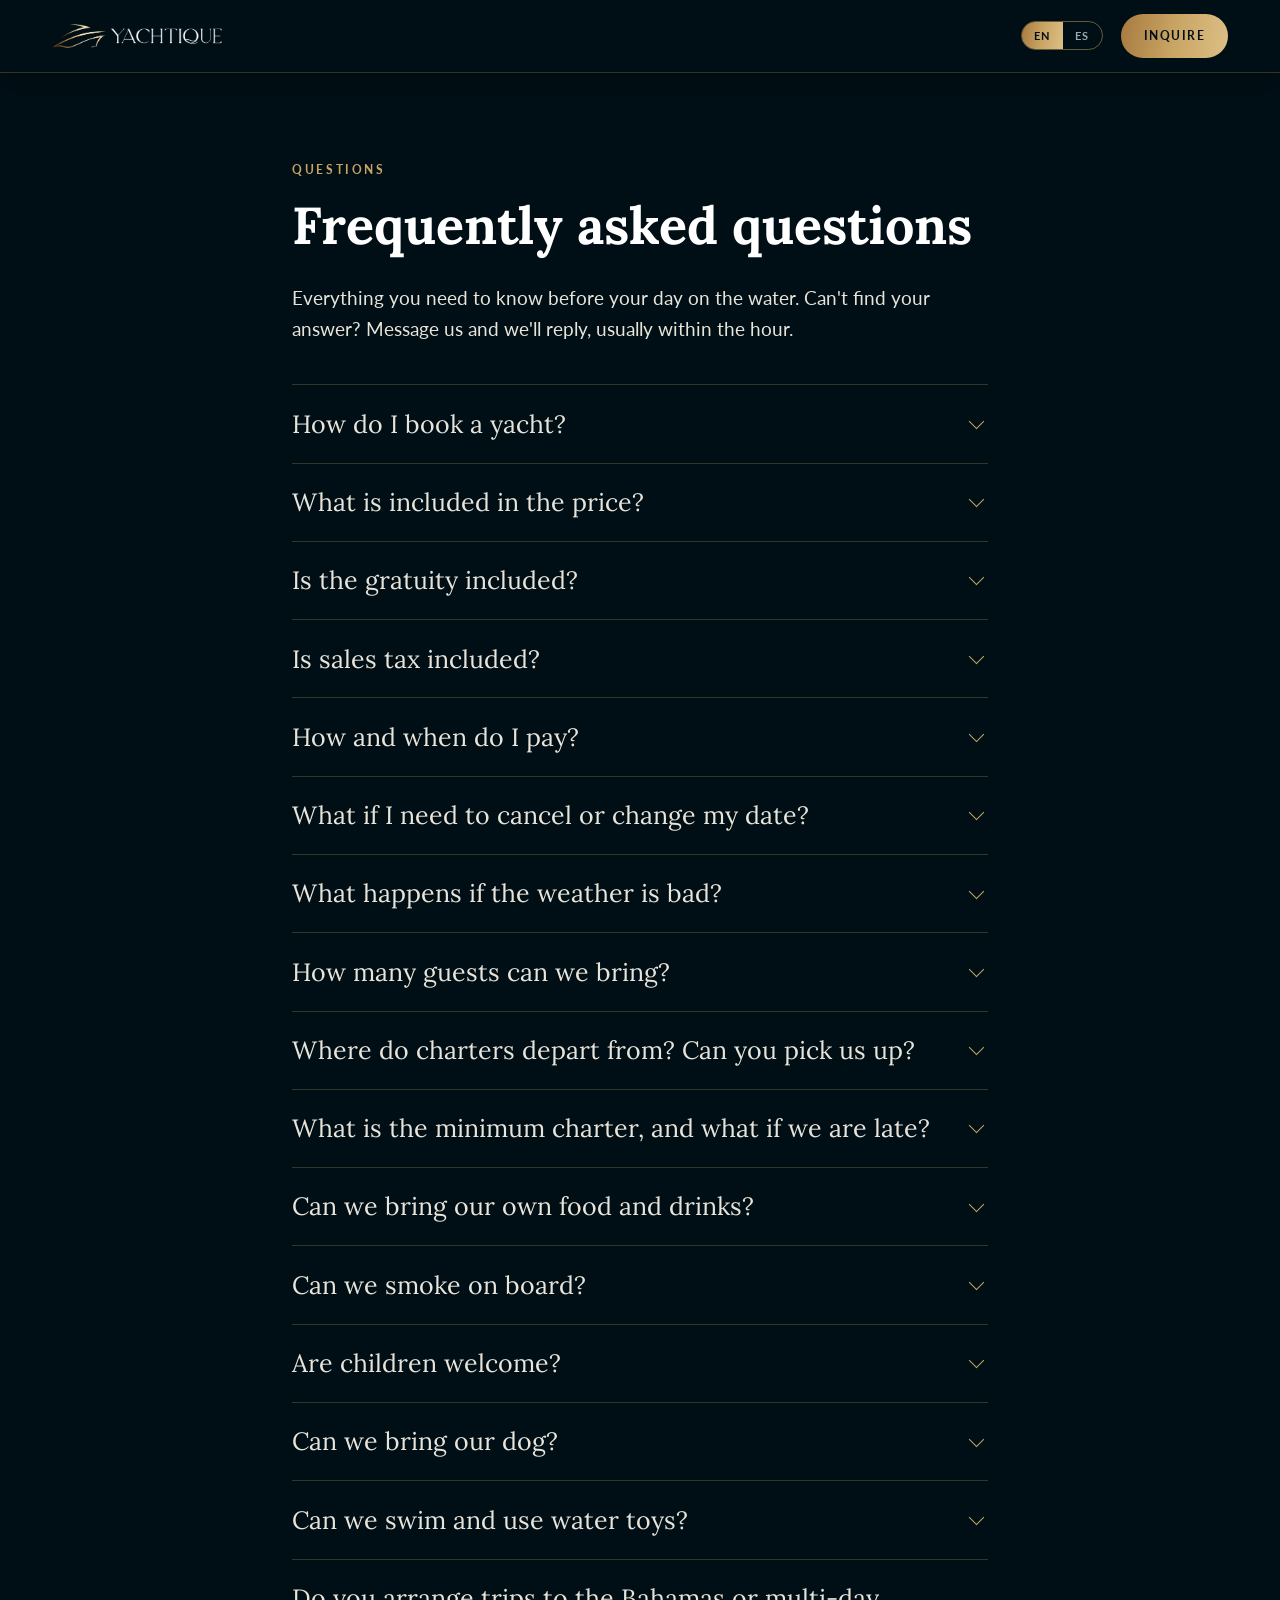
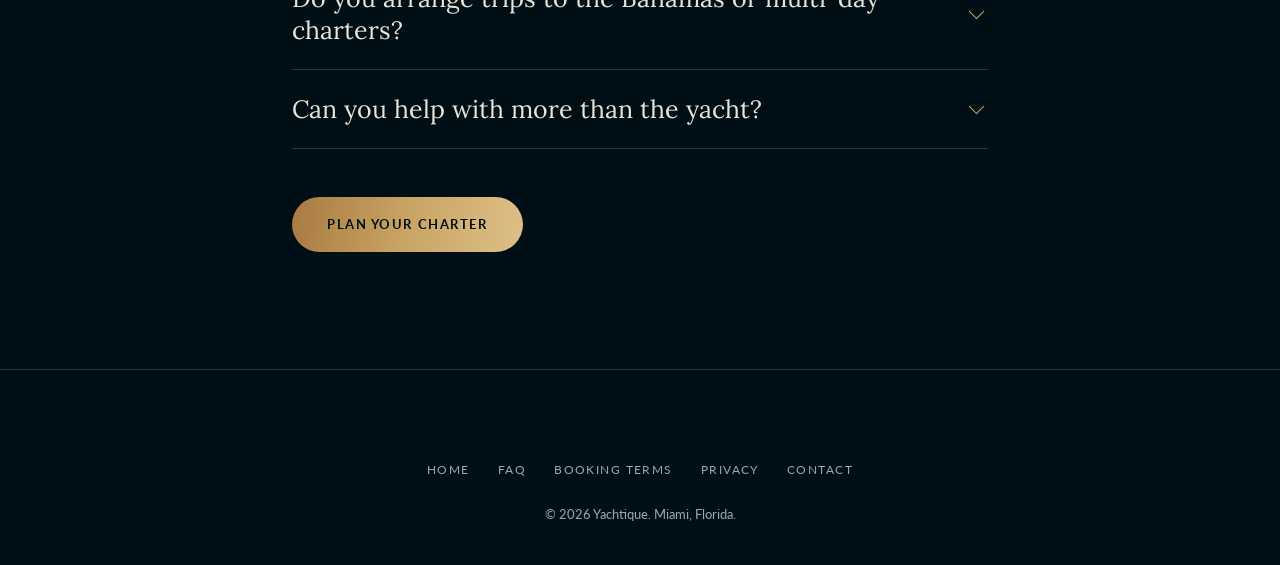
==== commit c4f45d27: "Gratuity not included: no gratuity choice on the forms or pay page, Accept starts at None, wording a" ====
--- a/faq.html
+++ b/faq.html
@@ -11,7 +11,7 @@
   <link rel="preconnect" href="https://fonts.googleapis.com">
   <link rel="preconnect" href="https://fonts.gstatic.com" crossorigin>
   <link href="https://fonts.googleapis.com/css2?family=Lora:ital,wght@0,400;0,500;0,600;1,400;1,500&family=Lato:wght@400;700&display=swap" rel="stylesheet">
-  <link rel="stylesheet" href="/assets/css/styles.css?v=20261108d">
+  <link rel="stylesheet" href="/assets/css/styles.css?v=20261110a">
   <style>
     .faq { margin-top: 2.5rem; border-top: 1px solid var(--line); }
     .faq__item { border-bottom: 1px solid var(--line); }
@@ -31,7 +31,7 @@
     .faq__more { margin-top: 3rem; }
     .page .faq__more a.btn { color: var(--navy); text-decoration: none; }
   </style>
-  <script type="application/ld+json">{"@context": "https://schema.org", "@type": "FAQPage", "mainEntity": [{"@type": "Question", "name": "How do I book a yacht?", "acceptedAnswer": {"@type": "Answer", "text": "Send an inquiry through the form on our homepage or message us on WhatsApp with your date, number of guests and the kind of day you have in mind. We reply with a short list of available yachts and clear pricing, usually within the hour. Your yacht is reserved once we confirm it in writing and your payment is received."}}, {"@type": "Question", "name": "What is included in the price?", "acceptedAnswer": {"@type": "Answer", "text": "The rate covers the yacht for the hours you book. Charters run with a licensed captain, and with crew on most yachts; the captain and crew are included in the rate. On most day charters, fuel, water, soft drinks, ice, towels and cups are included, and your quote confirms it. The gratuity (unless the yacht shows it as included), a 3% service fee, Florida sales tax, catering and extras are added on top. Your final quote shows the full amount before you pay anything."}}, {"@type": "Question", "name": "How much is the gratuity?", "acceptedAnswer": {"@type": "Answer", "text": "Unless a yacht shows the gratuity as included, a gratuity of 18 percent of the charter price is added to your total, so there is nothing to settle on board."}}, {"@type": "Question", "name": "Is sales tax included?", "acceptedAnswer": {"@type": "Answer", "text": "No. Our prices are shown before Florida sales tax, which is added to your total before you pay."}}, {"@type": "Question", "name": "How and when do I pay?", "acceptedAnswer": {"@type": "Answer", "text": "Once we confirm your yacht is available, you receive your total, with Florida sales tax included, and a secure link to pay online by card, Apple Pay or Google Pay through Stripe. Your yacht and date are reserved as soon as payment is received. If we agree a deposit with you instead, the balance is due 72 hours before departure."}}, {"@type": "Question", "name": "What if I need to cancel or change my date?", "acceptedAnswer": {"@type": "Answer", "text": "If you cancel more than 30 days before your charter, 80% of what you paid is refunded; 15 to 30 days before, 50%; less than 15 days before, there is no refund. Changes of date or yacht depend on availability and may change the price. The full rules are in our booking terms."}}, {"@type": "Question", "name": "What happens if the weather is bad?", "acceptedAnswer": {"@type": "Answer", "text": "Safety comes first, and the captain has the final say on whether it is safe to go out. If weather or a technical problem stops your charter, we move it to another available date or give you a credit for what you paid, valid for 12 months. Light rain or clouds usually do not stop a charter in Miami."}}, {"@type": "Question", "name": "How many guests can we bring?", "acceptedAnswer": {"@type": "Answer", "text": "Most of our yachts take up to 13 guests, the limit set by US Coast Guard rules for private charter yachts, and each yacht shows its own maximum. Everyone on board counts, including children and babies. For a larger group we can suggest two yachts travelling together."}}, {"@type": "Question", "name": "Where do charters depart from? Can you pick us up?", "acceptedAnswer": {"@type": "Answer", "text": "Each yacht departs from and returns to its own marina; the departure points are listed in its details, and prices can differ by departure point. Pickup from a private home or dock is sometimes possible for an extra fee. Ask us and we include it in your quote. We confirm the exact marina and meeting time with your booking."}}, {"@type": "Question", "name": "What is the minimum charter, and what if we are late?", "acceptedAnswer": {"@type": "Answer", "text": "The minimum charter is 4 hours, and charters run between 9am and 10pm. Your time starts at the booked departure time, so please arrive about 15 minutes early: arriving late does not extend the charter. Extra time on the day depends on the yacht's availability and is charged."}}, {"@type": "Question", "name": "Can we bring our own food and drinks?", "acceptedAnswer": {"@type": "Answer", "text": "Yes. Ready-to-eat food is best, so you enjoy the time on the water. Please leave red wine and anything in glass at home; spirits are welcome. Guests must be 21 or older to drink alcohol, and the captain may limit alcohol for safety. We can also arrange a private chef, catering, a cake or decorations for you."}}, {"@type": "Question", "name": "Can we smoke on board?", "acceptedAnswer": {"@type": "Answer", "text": "No, smoking is not allowed on board. Vapes may be allowed at the captain's discretion, so please ask first. Illegal substances are strictly prohibited, and the captain may end the charter without refund."}}, {"@type": "Question", "name": "Are children welcome?", "acceptedAnswer": {"@type": "Answer", "text": "Yes, children are welcome. They count towards the guest limit and must be supervised by an adult at all times. While the yacht is moving, children under 13 must wear a life jacket by law, and children's sizes are available. Let us know ages when you inquire so the crew can prepare."}}, {"@type": "Question", "name": "Can we bring our dog?", "acceptedAnswer": {"@type": "Answer", "text": "Small pets are allowed on some yachts with a refundable security deposit: $500 on yachts up to 50 ft and $1,000 on yachts of 51 ft and more. Please ask us before booking."}}, {"@type": "Question", "name": "Can we swim and use water toys?", "acceptedAnswer": {"@type": "Answer", "text": "Yes, on most yachts. Many include a floating mat or paddleboards, and jet skis, Seabobs, e-foils and water slides can often be added. Anyone born on or after January 1, 1988 needs a Florida boating safety ID to drive a jet ski (a free course online). Swimming stops, such as the Haulover sandbar, depend on the weather and the captain's judgement on the day."}}, {"@type": "Question", "name": "Do you arrange trips to the Bahamas or multi-day charters?", "acceptedAnswer": {"@type": "Answer", "text": "Yes, on selected yachts. For charters of 24 hours or more, an Advance Provisioning Allowance (APA) of 35 percent of the charter price is collected in advance to cover fuel, docking, food and drinks; anything unused is returned or can go towards the gratuity. Every guest needs a valid passport for the Bahamas, and the crossing depends on sea conditions."}}, {"@type": "Question", "name": "Can you help with more than the yacht?", "acceptedAnswer": {"@type": "Answer", "text": "Yes. As your concierge we can arrange private security, chauffeured transport, airport pick-ups, chefs, photographers, DJs and decor, so your whole stay is handled by one person."}}]}</script>
+  <script type="application/ld+json">{"@context": "https://schema.org", "@type": "FAQPage", "mainEntity": [{"@type": "Question", "name": "How do I book a yacht?", "acceptedAnswer": {"@type": "Answer", "text": "Send an inquiry through the form on our homepage or message us on WhatsApp with your date, number of guests and the kind of day you have in mind. We reply with a short list of available yachts and clear pricing, usually within the hour. Your yacht is reserved once we confirm it in writing and your payment is received."}}, {"@type": "Question", "name": "What is included in the price?", "acceptedAnswer": {"@type": "Answer", "text": "The rate covers the yacht for the hours you book. Charters run with a licensed captain, and with crew on most yachts; the captain and crew are included in the rate. On most day charters, fuel, water, soft drinks, ice, towels and cups are included, and your quote confirms it. A 3% service fee, Florida sales tax, catering and extras are added on top. The gratuity for the crew is not included, unless the yacht shows it as included. Your final quote shows the full amount before you pay anything."}}, {"@type": "Question", "name": "Is the gratuity included?", "acceptedAnswer": {"@type": "Answer", "text": "No. Unless a yacht shows the gratuity as included, the gratuity for the crew is not part of your total. It is at your discretion and given to the crew on the day."}}, {"@type": "Question", "name": "Is sales tax included?", "acceptedAnswer": {"@type": "Answer", "text": "No. Our prices are shown before Florida sales tax, which is added to your total before you pay."}}, {"@type": "Question", "name": "How and when do I pay?", "acceptedAnswer": {"@type": "Answer", "text": "Once we confirm your yacht is available, you receive your total, with Florida sales tax included, and a secure link to pay online by card, Apple Pay or Google Pay through Stripe. Your yacht and date are reserved as soon as payment is received. If we agree a deposit with you instead, the balance is due 72 hours before departure."}}, {"@type": "Question", "name": "What if I need to cancel or change my date?", "acceptedAnswer": {"@type": "Answer", "text": "If you cancel more than 30 days before your charter, 80% of what you paid is refunded; 15 to 30 days before, 50%; less than 15 days before, there is no refund. Changes of date or yacht depend on availability and may change the price. The full rules are in our booking terms."}}, {"@type": "Question", "name": "What happens if the weather is bad?", "acceptedAnswer": {"@type": "Answer", "text": "Safety comes first, and the captain has the final say on whether it is safe to go out. If weather or a technical problem stops your charter, we move it to another available date or give you a credit for what you paid, valid for 12 months. Light rain or clouds usually do not stop a charter in Miami."}}, {"@type": "Question", "name": "How many guests can we bring?", "acceptedAnswer": {"@type": "Answer", "text": "Most of our yachts take up to 13 guests, the limit set by US Coast Guard rules for private charter yachts, and each yacht shows its own maximum. Everyone on board counts, including children and babies. For a larger group we can suggest two yachts travelling together."}}, {"@type": "Question", "name": "Where do charters depart from? Can you pick us up?", "acceptedAnswer": {"@type": "Answer", "text": "Each yacht departs from and returns to its own marina; the departure points are listed in its details, and prices can differ by departure point. Pickup from a private home or dock is sometimes possible for an extra fee. Ask us and we include it in your quote. We confirm the exact marina and meeting time with your booking."}}, {"@type": "Question", "name": "What is the minimum charter, and what if we are late?", "acceptedAnswer": {"@type": "Answer", "text": "The minimum charter is 4 hours, and charters run between 9am and 10pm. Your time starts at the booked departure time, so please arrive about 15 minutes early: arriving late does not extend the charter. Extra time on the day depends on the yacht's availability and is charged."}}, {"@type": "Question", "name": "Can we bring our own food and drinks?", "acceptedAnswer": {"@type": "Answer", "text": "Yes. Ready-to-eat food is best, so you enjoy the time on the water. Please leave red wine and anything in glass at home; spirits are welcome. Guests must be 21 or older to drink alcohol, and the captain may limit alcohol for safety. We can also arrange a private chef, catering, a cake or decorations for you."}}, {"@type": "Question", "name": "Can we smoke on board?", "acceptedAnswer": {"@type": "Answer", "text": "No, smoking is not allowed on board. Vapes may be allowed at the captain's discretion, so please ask first. Illegal substances are strictly prohibited, and the captain may end the charter without refund."}}, {"@type": "Question", "name": "Are children welcome?", "acceptedAnswer": {"@type": "Answer", "text": "Yes, children are welcome. They count towards the guest limit and must be supervised by an adult at all times. While the yacht is moving, children under 13 must wear a life jacket by law, and children's sizes are available. Let us know ages when you inquire so the crew can prepare."}}, {"@type": "Question", "name": "Can we bring our dog?", "acceptedAnswer": {"@type": "Answer", "text": "Small pets are allowed on some yachts with a refundable security deposit: $500 on yachts up to 50 ft and $1,000 on yachts of 51 ft and more. Please ask us before booking."}}, {"@type": "Question", "name": "Can we swim and use water toys?", "acceptedAnswer": {"@type": "Answer", "text": "Yes, on most yachts. Many include a floating mat or paddleboards, and jet skis, Seabobs, e-foils and water slides can often be added. Anyone born on or after January 1, 1988 needs a Florida boating safety ID to drive a jet ski (a free course online). Swimming stops, such as the Haulover sandbar, depend on the weather and the captain's judgement on the day."}}, {"@type": "Question", "name": "Do you arrange trips to the Bahamas or multi-day charters?", "acceptedAnswer": {"@type": "Answer", "text": "Yes, on selected yachts. For charters of 24 hours or more, an Advance Provisioning Allowance (APA) of 35 percent of the charter price is collected in advance to cover fuel, docking, food and drinks; anything unused is returned or can go towards the gratuity. Every guest needs a valid passport for the Bahamas, and the crossing depends on sea conditions."}}, {"@type": "Question", "name": "Can you help with more than the yacht?", "acceptedAnswer": {"@type": "Answer", "text": "Yes. As your concierge we can arrange private security, chauffeured transport, airport pick-ups, chefs, photographers, DJs and decor, so your whole stay is handled by one person."}}]}</script>
 </head>
 <body>
 <header class="nav is-scrolled">
@@ -57,11 +57,11 @@
     </details>
     <details class="faq__item">
       <summary data-i18n="faq.q2">What is included in the price?</summary>
-      <p data-i18n="faq.a2">The rate covers the yacht for the hours you book. Charters run with a licensed captain, and with crew on most yachts; the captain and crew are included in the rate. On most day charters, fuel, water, soft drinks, ice, towels and cups are included, and your quote confirms it. The gratuity (unless the yacht shows it as included), a 3% service fee, Florida sales tax, catering and extras are added on top. Your final quote shows the full amount before you pay anything.</p>
+      <p data-i18n="faq.a2">The rate covers the yacht for the hours you book. Charters run with a licensed captain, and with crew on most yachts; the captain and crew are included in the rate. On most day charters, fuel, water, soft drinks, ice, towels and cups are included, and your quote confirms it. A 3% service fee, Florida sales tax, catering and extras are added on top. The gratuity for the crew is not included, unless the yacht shows it as included. Your final quote shows the full amount before you pay anything.</p>
     </details>
     <details class="faq__item">
-      <summary data-i18n="faq.q3">How much is the gratuity?</summary>
-      <p data-i18n="faq.a3">Unless a yacht shows the gratuity as included, a gratuity of 18 percent of the charter price is added to your total, so there is nothing to settle on board.</p>
+      <summary data-i18n="faq.q3">Is the gratuity included?</summary>
+      <p data-i18n="faq.a3">No. Unless a yacht shows the gratuity as included, the gratuity for the crew is not part of your total. It is at your discretion and given to the crew on the day.</p>
     </details>
     <details class="faq__item">
       <summary data-i18n="faq.q4">Is sales tax included?</summary>
@@ -133,7 +133,7 @@
     <p class="footer__copy">&copy; 2026 <span data-i18n="foot.rights">Yachtique. Miami, Florida.</span></p>
   </div>
 </footer>
-<script type="application/json" id="i18n-es">{"_title": "Preguntas frecuentes | Yachtique, alquiler de yates en Miami", "nav.home": "Inicio de Yachtique", "foot.home": "Inicio", "faq.eyebrow": "Preguntas", "faq.h1": "Preguntas frecuentes", "faq.lead": "Todo lo que necesita saber antes de su día en el mar. ¿No encuentra su respuesta? Escríbanos y le responderemos, normalmente en menos de una hora.", "faq.cta": "Planifique su alquiler", "faq.q1": "¿Cómo reservo un yate?", "faq.a1": "Envíe una solicitud desde el formulario de nuestra página de inicio o escríbanos por WhatsApp con su fecha, el número de invitados y el tipo de día que imagina. Le respondemos con una lista corta de yates disponibles y precios claros, normalmente en menos de una hora. Su yate queda reservado cuando se lo confirmamos por escrito y recibimos su pago.", "faq.q2": "¿Qué incluye el precio?", "faq.a2": "La tarifa cubre el yate durante las horas que reserva. Los alquileres se realizan con un capitán con licencia, y con tripulación en la mayoría de los yates; el capitán y la tripulación están incluidos en la tarifa. En la mayoría de los alquileres de día se incluyen combustible, agua, refrescos, hielo, toallas y vasos, y su cotización lo confirma. La propina (salvo que el yate la indique como incluida), un cargo por servicio del 3%, el impuesto sobre las ventas de Florida, el catering y los extras se suman aparte. Su cotización final muestra el importe total antes de pagar nada.", "faq.q3": "¿De cuánto es la propina?", "faq.a3": "Salvo que el yate indique la propina como incluida, se suma a su total una propina del 18 por ciento del precio del alquiler, así que no hay nada que pagar a bordo.", "faq.q4": "¿Está incluido el impuesto sobre las ventas?", "faq.a4": "No. Nuestros precios se muestran antes del impuesto sobre las ventas de Florida, que se suma a su total antes de pagar.", "faq.q5": "¿Cómo y cuándo se paga?", "faq.a5": "Cuando confirmamos que su yate está disponible, recibe su total, con el impuesto sobre las ventas de Florida incluido, y un enlace seguro para pagar en línea con tarjeta, Apple Pay o Google Pay a través de Stripe. Su yate y su fecha quedan reservados en cuanto recibimos el pago. Si acordamos con usted un depósito, el resto se paga 72 horas antes de la salida.", "faq.q6": "¿Qué pasa si necesito cancelar o cambiar la fecha?", "faq.a6": "Si cancela con más de 30 días de antelación, le devolvemos el 80% de lo pagado; entre 15 y 30 días antes, el 50%; con menos de 15 días, no hay reembolso. Los cambios de fecha o de yate dependen de la disponibilidad y pueden cambiar el precio. Las reglas completas están en nuestras condiciones de reserva.", "faq.q7": "¿Qué pasa si hace mal tiempo?", "faq.a7": "La seguridad es lo primero y el capitán tiene la última palabra sobre si es seguro salir. Si el clima o un problema técnico impiden su alquiler, lo pasamos a otra fecha disponible o le damos un crédito por lo pagado, válido durante 12 meses. La lluvia ligera o las nubes no suelen impedir un alquiler en Miami.", "faq.q8": "¿Cuántos invitados podemos llevar?", "faq.a8": "La mayoría de nuestros yates admite hasta 13 invitados, el límite que fijan las normas de la Guardia Costera de EE. UU. para yates de alquiler privado, y cada yate indica su propio máximo. Todas las personas a bordo cuentan, incluidos niños y bebés. Para un grupo más grande podemos sugerir dos yates que naveguen juntos.", "faq.q9": "¿Desde dónde salen los alquileres? ¿Pueden recogernos?", "faq.a9": "Cada yate sale y regresa a su propia marina; los puntos de salida figuran en sus detalles y los precios pueden variar según el punto de salida. A veces es posible recogerlos en una casa o un muelle privado con un cargo adicional. Pregúntenos y lo incluimos en su cotización. Confirmamos la marina exacta y la hora de encuentro con su reserva.", "faq.q10": "¿Cuál es el alquiler mínimo y qué pasa si llegamos tarde?", "faq.a10": "El alquiler mínimo es de 4 horas, y los alquileres se realizan entre las 9 de la mañana y las 10 de la noche. Su tiempo empieza a la hora de salida reservada, así que le pedimos llegar unos 15 minutos antes: llegar tarde no alarga el alquiler. Añadir tiempo el mismo día depende de la disponibilidad del yate y tiene un costo.", "faq.q11": "¿Podemos llevar nuestra comida y bebida?", "faq.a11": "Sí. Lo mejor es comida lista para comer, para disfrutar del tiempo en el agua. Le pedimos no traer vino tinto ni nada en envase de vidrio; los licores son bienvenidos. Para beber alcohol hay que tener 21 años o más, y el capitán puede limitar el alcohol por seguridad. También podemos organizarle un chef privado, catering, un pastel o decoración.", "faq.q12": "¿Se puede fumar a bordo?", "faq.a12": "No, no se permite fumar a bordo. Los vapeadores pueden permitirse a criterio del capitán, así que pregunte antes. Las sustancias ilegales están totalmente prohibidas, y el capitán puede terminar el alquiler sin reembolso.", "faq.q13": "¿Pueden venir niños?", "faq.a13": "Sí, los niños son bienvenidos. Cuentan dentro del límite de invitados y deben estar siempre bajo la supervisión de un adulto. Mientras el yate navega, los menores de 13 años deben llevar chaleco salvavidas por ley, y hay tallas infantiles. Indíquenos las edades al hacer la solicitud para que la tripulación se prepare.", "faq.q14": "¿Podemos llevar a nuestro perro?", "faq.a14": "En algunos yates se permiten mascotas pequeñas con un depósito de garantía reembolsable: 500 dólares en yates de hasta 50 pies y 1.000 dólares en yates de 51 pies o más. Consúltenos antes de reservar.", "faq.q15": "¿Podemos nadar y usar juguetes acuáticos?", "faq.a15": "Sí, en la mayoría de los yates. Muchos incluyen colchoneta flotante o tablas de paddle, y a menudo se pueden añadir motos de agua, Seabobs, e-foils y toboganes acuáticos. Quien haya nacido el 1 de enero de 1988 o después necesita la licencia de seguridad náutica de Florida para conducir una moto de agua (un curso gratuito en línea). Las paradas para nadar, como el banco de arena de Haulover, dependen del tiempo y del criterio del capitán ese día.", "faq.q16": "¿Organizan viajes a las Bahamas o alquileres de varios días?", "faq.a16": "Sí, en yates seleccionados. En alquileres de 24 horas o más se cobra por adelantado un fondo de aprovisionamiento (APA) del 35 por ciento del precio del alquiler para cubrir combustible, amarres, comida y bebida; lo que no se use se devuelve o puede destinarse a la propina. Todos los invitados necesitan un pasaporte vigente para las Bahamas, y la travesía depende del estado del mar.", "faq.q17": "¿Pueden ayudar con algo más que el yate?", "faq.a17": "Sí. Como su concierge, podemos organizar seguridad privada, transporte con chofer, recogida en el aeropuerto, chefs, fotógrafos, DJ y decoración, para que una sola persona se ocupe de toda su estancia."}</script>
-<script src="/assets/js/core.js?v=20261108d" defer></script>
+<script type="application/json" id="i18n-es">{"_title": "Preguntas frecuentes | Yachtique, alquiler de yates en Miami", "nav.home": "Inicio de Yachtique", "foot.home": "Inicio", "faq.eyebrow": "Preguntas", "faq.h1": "Preguntas frecuentes", "faq.lead": "Todo lo que necesita saber antes de su día en el mar. ¿No encuentra su respuesta? Escríbanos y le responderemos, normalmente en menos de una hora.", "faq.cta": "Planifique su alquiler", "faq.q1": "¿Cómo reservo un yate?", "faq.a1": "Envíe una solicitud desde el formulario de nuestra página de inicio o escríbanos por WhatsApp con su fecha, el número de invitados y el tipo de día que imagina. Le respondemos con una lista corta de yates disponibles y precios claros, normalmente en menos de una hora. Su yate queda reservado cuando se lo confirmamos por escrito y recibimos su pago.", "faq.q2": "¿Qué incluye el precio?", "faq.a2": "La tarifa cubre el yate durante las horas que reserva. Los alquileres se realizan con un capitán con licencia, y con tripulación en la mayoría de los yates; el capitán y la tripulación están incluidos en la tarifa. En la mayoría de los alquileres de día se incluyen combustible, agua, refrescos, hielo, toallas y vasos, y su cotización lo confirma. Un cargo por servicio del 3%, el impuesto sobre las ventas de Florida, el catering y los extras se suman aparte. La propina para la tripulación no está incluida, salvo que el yate la indique como incluida. Su cotización final muestra el importe total antes de pagar nada.", "faq.q3": "¿Está incluida la propina?", "faq.a3": "No. Salvo que el yate indique la propina como incluida, la propina para la tripulación no forma parte de su total. Queda a su criterio y se entrega a la tripulación el día del alquiler.", "faq.q4": "¿Está incluido el impuesto sobre las ventas?", "faq.a4": "No. Nuestros precios se muestran antes del impuesto sobre las ventas de Florida, que se suma a su total antes de pagar.", "faq.q5": "¿Cómo y cuándo se paga?", "faq.a5": "Cuando confirmamos que su yate está disponible, recibe su total, con el impuesto sobre las ventas de Florida incluido, y un enlace seguro para pagar en línea con tarjeta, Apple Pay o Google Pay a través de Stripe. Su yate y su fecha quedan reservados en cuanto recibimos el pago. Si acordamos con usted un depósito, el resto se paga 72 horas antes de la salida.", "faq.q6": "¿Qué pasa si necesito cancelar o cambiar la fecha?", "faq.a6": "Si cancela con más de 30 días de antelación, le devolvemos el 80% de lo pagado; entre 15 y 30 días antes, el 50%; con menos de 15 días, no hay reembolso. Los cambios de fecha o de yate dependen de la disponibilidad y pueden cambiar el precio. Las reglas completas están en nuestras condiciones de reserva.", "faq.q7": "¿Qué pasa si hace mal tiempo?", "faq.a7": "La seguridad es lo primero y el capitán tiene la última palabra sobre si es seguro salir. Si el clima o un problema técnico impiden su alquiler, lo pasamos a otra fecha disponible o le damos un crédito por lo pagado, válido durante 12 meses. La lluvia ligera o las nubes no suelen impedir un alquiler en Miami.", "faq.q8": "¿Cuántos invitados podemos llevar?", "faq.a8": "La mayoría de nuestros yates admite hasta 13 invitados, el límite que fijan las normas de la Guardia Costera de EE. UU. para yates de alquiler privado, y cada yate indica su propio máximo. Todas las personas a bordo cuentan, incluidos niños y bebés. Para un grupo más grande podemos sugerir dos yates que naveguen juntos.", "faq.q9": "¿Desde dónde salen los alquileres? ¿Pueden recogernos?", "faq.a9": "Cada yate sale y regresa a su propia marina; los puntos de salida figuran en sus detalles y los precios pueden variar según el punto de salida. A veces es posible recogerlos en una casa o un muelle privado con un cargo adicional. Pregúntenos y lo incluimos en su cotización. Confirmamos la marina exacta y la hora de encuentro con su reserva.", "faq.q10": "¿Cuál es el alquiler mínimo y qué pasa si llegamos tarde?", "faq.a10": "El alquiler mínimo es de 4 horas, y los alquileres se realizan entre las 9 de la mañana y las 10 de la noche. Su tiempo empieza a la hora de salida reservada, así que le pedimos llegar unos 15 minutos antes: llegar tarde no alarga el alquiler. Añadir tiempo el mismo día depende de la disponibilidad del yate y tiene un costo.", "faq.q11": "¿Podemos llevar nuestra comida y bebida?", "faq.a11": "Sí. Lo mejor es comida lista para comer, para disfrutar del tiempo en el agua. Le pedimos no traer vino tinto ni nada en envase de vidrio; los licores son bienvenidos. Para beber alcohol hay que tener 21 años o más, y el capitán puede limitar el alcohol por seguridad. También podemos organizarle un chef privado, catering, un pastel o decoración.", "faq.q12": "¿Se puede fumar a bordo?", "faq.a12": "No, no se permite fumar a bordo. Los vapeadores pueden permitirse a criterio del capitán, así que pregunte antes. Las sustancias ilegales están totalmente prohibidas, y el capitán puede terminar el alquiler sin reembolso.", "faq.q13": "¿Pueden venir niños?", "faq.a13": "Sí, los niños son bienvenidos. Cuentan dentro del límite de invitados y deben estar siempre bajo la supervisión de un adulto. Mientras el yate navega, los menores de 13 años deben llevar chaleco salvavidas por ley, y hay tallas infantiles. Indíquenos las edades al hacer la solicitud para que la tripulación se prepare.", "faq.q14": "¿Podemos llevar a nuestro perro?", "faq.a14": "En algunos yates se permiten mascotas pequeñas con un depósito de garantía reembolsable: 500 dólares en yates de hasta 50 pies y 1.000 dólares en yates de 51 pies o más. Consúltenos antes de reservar.", "faq.q15": "¿Podemos nadar y usar juguetes acuáticos?", "faq.a15": "Sí, en la mayoría de los yates. Muchos incluyen colchoneta flotante o tablas de paddle, y a menudo se pueden añadir motos de agua, Seabobs, e-foils y toboganes acuáticos. Quien haya nacido el 1 de enero de 1988 o después necesita la licencia de seguridad náutica de Florida para conducir una moto de agua (un curso gratuito en línea). Las paradas para nadar, como el banco de arena de Haulover, dependen del tiempo y del criterio del capitán ese día.", "faq.q16": "¿Organizan viajes a las Bahamas o alquileres de varios días?", "faq.a16": "Sí, en yates seleccionados. En alquileres de 24 horas o más se cobra por adelantado un fondo de aprovisionamiento (APA) del 35 por ciento del precio del alquiler para cubrir combustible, amarres, comida y bebida; lo que no se use se devuelve o puede destinarse a la propina. Todos los invitados necesitan un pasaporte vigente para las Bahamas, y la travesía depende del estado del mar.", "faq.q17": "¿Pueden ayudar con algo más que el yate?", "faq.a17": "Sí. Como su concierge, podemos organizar seguridad privada, transporte con chofer, recogida en el aeropuerto, chefs, fotógrafos, DJ y decoración, para que una sola persona se ocupe de toda su estancia."}</script>
+<script src="/assets/js/core.js?v=20261110a" defer></script>
 </body>
 </html>
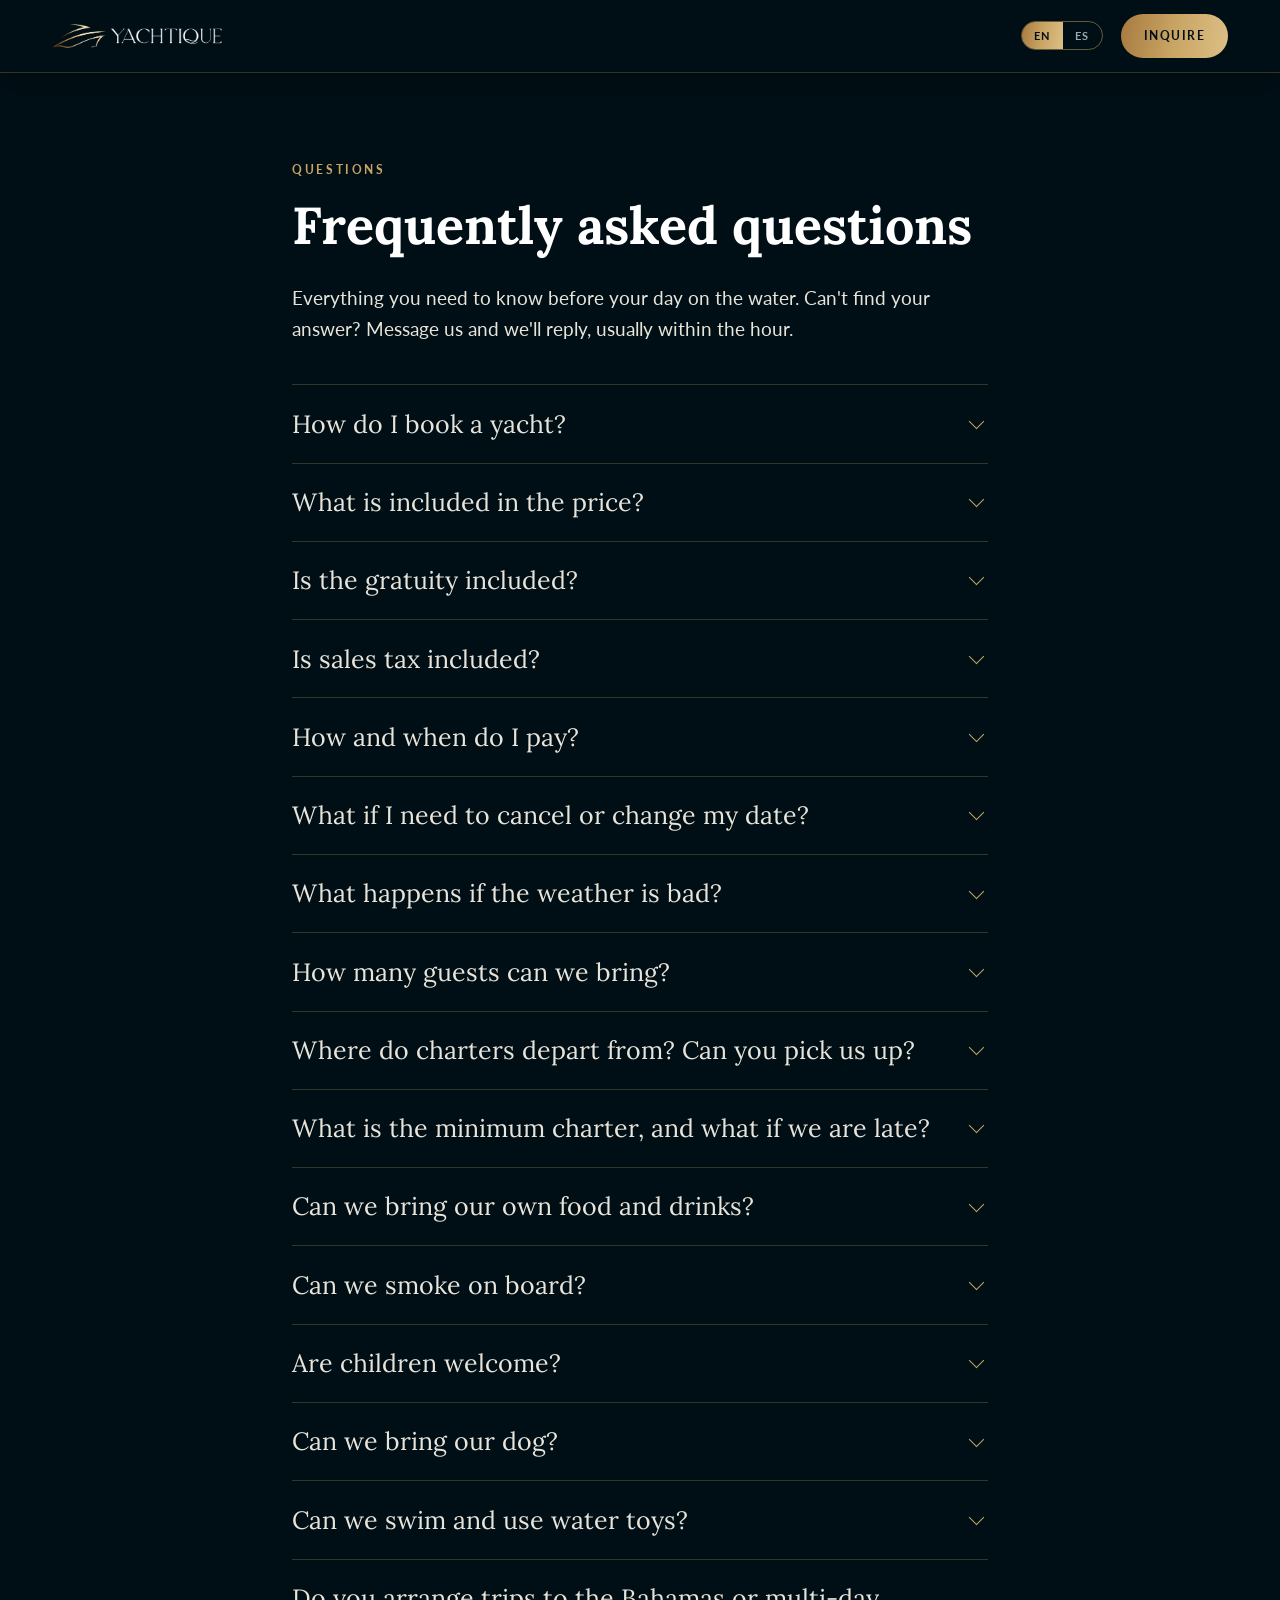
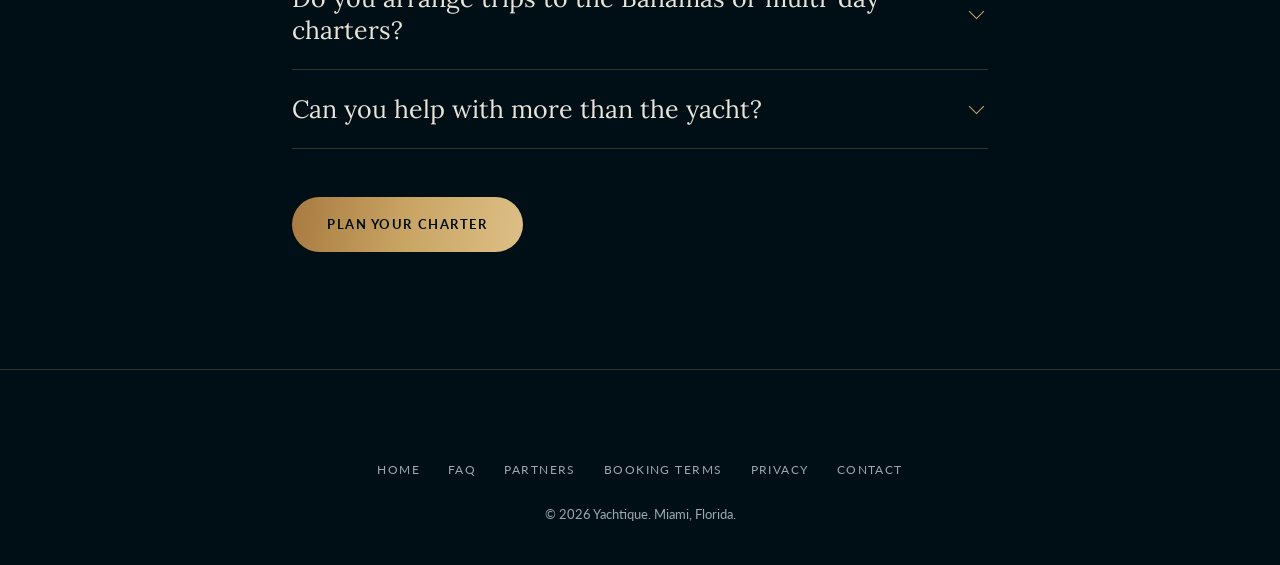
==== commit fdfcead5: "Partner program: sign-up page, approve flow, ?p= referral links, 10% commission tracking in the Shee" ====
--- a/faq.html
+++ b/faq.html
@@ -11,7 +11,7 @@
   <link rel="preconnect" href="https://fonts.googleapis.com">
   <link rel="preconnect" href="https://fonts.gstatic.com" crossorigin>
   <link href="https://fonts.googleapis.com/css2?family=Lora:ital,wght@0,400;0,500;0,600;1,400;1,500&family=Lato:wght@400;700&display=swap" rel="stylesheet">
-  <link rel="stylesheet" href="/assets/css/styles.css?v=20261110a">
+  <link rel="stylesheet" href="/assets/css/styles.css?v=20261117a">
   <style>
     .faq { margin-top: 2.5rem; border-top: 1px solid var(--line); }
     .faq__item { border-bottom: 1px solid var(--line); }
@@ -31,7 +31,7 @@
     .faq__more { margin-top: 3rem; }
     .page .faq__more a.btn { color: var(--navy); text-decoration: none; }
   </style>
-  <script type="application/ld+json">{"@context": "https://schema.org", "@type": "FAQPage", "mainEntity": [{"@type": "Question", "name": "How do I book a yacht?", "acceptedAnswer": {"@type": "Answer", "text": "Send an inquiry through the form on our homepage or message us on WhatsApp with your date, number of guests and the kind of day you have in mind. We reply with a short list of available yachts and clear pricing, usually within the hour. Your yacht is reserved once we confirm it in writing and your payment is received."}}, {"@type": "Question", "name": "What is included in the price?", "acceptedAnswer": {"@type": "Answer", "text": "The rate covers the yacht for the hours you book. Charters run with a licensed captain, and with crew on most yachts; the captain and crew are included in the rate. On most day charters, fuel, water, soft drinks, ice, towels and cups are included, and your quote confirms it. A 3% service fee, Florida sales tax, catering and extras are added on top. The gratuity for the crew is not included, unless the yacht shows it as included. Your final quote shows the full amount before you pay anything."}}, {"@type": "Question", "name": "Is the gratuity included?", "acceptedAnswer": {"@type": "Answer", "text": "No. Unless a yacht shows the gratuity as included, the gratuity for the crew is not part of your total. It is at your discretion and given to the crew on the day."}}, {"@type": "Question", "name": "Is sales tax included?", "acceptedAnswer": {"@type": "Answer", "text": "No. Our prices are shown before Florida sales tax, which is added to your total before you pay."}}, {"@type": "Question", "name": "How and when do I pay?", "acceptedAnswer": {"@type": "Answer", "text": "Once we confirm your yacht is available, you receive your total, with Florida sales tax included, and a secure link to pay online by card, Apple Pay or Google Pay through Stripe. Your yacht and date are reserved as soon as payment is received. If we agree a deposit with you instead, the balance is due 72 hours before departure."}}, {"@type": "Question", "name": "What if I need to cancel or change my date?", "acceptedAnswer": {"@type": "Answer", "text": "If you cancel more than 30 days before your charter, 80% of what you paid is refunded; 15 to 30 days before, 50%; less than 15 days before, there is no refund. Changes of date or yacht depend on availability and may change the price. The full rules are in our booking terms."}}, {"@type": "Question", "name": "What happens if the weather is bad?", "acceptedAnswer": {"@type": "Answer", "text": "Safety comes first, and the captain has the final say on whether it is safe to go out. If weather or a technical problem stops your charter, we move it to another available date or give you a credit for what you paid, valid for 12 months. Light rain or clouds usually do not stop a charter in Miami."}}, {"@type": "Question", "name": "How many guests can we bring?", "acceptedAnswer": {"@type": "Answer", "text": "Most of our yachts take up to 13 guests, the limit set by US Coast Guard rules for private charter yachts, and each yacht shows its own maximum. Everyone on board counts, including children and babies. For a larger group we can suggest two yachts travelling together."}}, {"@type": "Question", "name": "Where do charters depart from? Can you pick us up?", "acceptedAnswer": {"@type": "Answer", "text": "Each yacht departs from and returns to its own marina; the departure points are listed in its details, and prices can differ by departure point. Pickup from a private home or dock is sometimes possible for an extra fee. Ask us and we include it in your quote. We confirm the exact marina and meeting time with your booking."}}, {"@type": "Question", "name": "What is the minimum charter, and what if we are late?", "acceptedAnswer": {"@type": "Answer", "text": "The minimum charter is 4 hours, and charters run between 9am and 10pm. Your time starts at the booked departure time, so please arrive about 15 minutes early: arriving late does not extend the charter. Extra time on the day depends on the yacht's availability and is charged."}}, {"@type": "Question", "name": "Can we bring our own food and drinks?", "acceptedAnswer": {"@type": "Answer", "text": "Yes. Ready-to-eat food is best, so you enjoy the time on the water. Please leave red wine and anything in glass at home; spirits are welcome. Guests must be 21 or older to drink alcohol, and the captain may limit alcohol for safety. We can also arrange a private chef, catering, a cake or decorations for you."}}, {"@type": "Question", "name": "Can we smoke on board?", "acceptedAnswer": {"@type": "Answer", "text": "No, smoking is not allowed on board. Vapes may be allowed at the captain's discretion, so please ask first. Illegal substances are strictly prohibited, and the captain may end the charter without refund."}}, {"@type": "Question", "name": "Are children welcome?", "acceptedAnswer": {"@type": "Answer", "text": "Yes, children are welcome. They count towards the guest limit and must be supervised by an adult at all times. While the yacht is moving, children under 13 must wear a life jacket by law, and children's sizes are available. Let us know ages when you inquire so the crew can prepare."}}, {"@type": "Question", "name": "Can we bring our dog?", "acceptedAnswer": {"@type": "Answer", "text": "Small pets are allowed on some yachts with a refundable security deposit: $500 on yachts up to 50 ft and $1,000 on yachts of 51 ft and more. Please ask us before booking."}}, {"@type": "Question", "name": "Can we swim and use water toys?", "acceptedAnswer": {"@type": "Answer", "text": "Yes, on most yachts. Many include a floating mat or paddleboards, and jet skis, Seabobs, e-foils and water slides can often be added. Anyone born on or after January 1, 1988 needs a Florida boating safety ID to drive a jet ski (a free course online). Swimming stops, such as the Haulover sandbar, depend on the weather and the captain's judgement on the day."}}, {"@type": "Question", "name": "Do you arrange trips to the Bahamas or multi-day charters?", "acceptedAnswer": {"@type": "Answer", "text": "Yes, on selected yachts. For charters of 24 hours or more, an Advance Provisioning Allowance (APA) of 35 percent of the charter price is collected in advance to cover fuel, docking, food and drinks; anything unused is returned or can go towards the gratuity. Every guest needs a valid passport for the Bahamas, and the crossing depends on sea conditions."}}, {"@type": "Question", "name": "Can you help with more than the yacht?", "acceptedAnswer": {"@type": "Answer", "text": "Yes. As your concierge we can arrange private security, chauffeured transport, airport pick-ups, chefs, photographers, DJs and decor, so your whole stay is handled by one person."}}]}</script>
+  <script type="application/ld+json">{"@context": "https://schema.org", "@type": "FAQPage", "mainEntity": [{"@type": "Question", "name": "How do I book a yacht?", "acceptedAnswer": {"@type": "Answer", "text": "Send an inquiry through the form on our homepage or message us on WhatsApp with your date, number of guests and the kind of day you have in mind. We reply with a short list of available yachts and clear pricing, usually within the hour. Your yacht is reserved once we confirm it in writing and your payment is received."}}, {"@type": "Question", "name": "What is included in the price?", "acceptedAnswer": {"@type": "Answer", "text": "The rate covers the yacht for the hours you book. Charters run with a licensed captain, and with crew on most yachts; the captain and crew are included in the rate. On most day charters, fuel, water, soft drinks, ice, towels and cups are included, and your quote confirms it. A 4% service fee, Florida sales tax, catering and extras are added on top. The gratuity for the crew is not included, unless the yacht shows it as included. Your final quote shows the full amount before you pay anything."}}, {"@type": "Question", "name": "Is the gratuity included?", "acceptedAnswer": {"@type": "Answer", "text": "No. Unless a yacht shows the gratuity as included, the gratuity for the crew is not part of your total. It is at your discretion and given to the crew on the day."}}, {"@type": "Question", "name": "Is sales tax included?", "acceptedAnswer": {"@type": "Answer", "text": "No. Our prices are shown before Florida sales tax, which is added to your total before you pay."}}, {"@type": "Question", "name": "How and when do I pay?", "acceptedAnswer": {"@type": "Answer", "text": "Once we confirm your yacht is available, you receive your total, with Florida sales tax included, and a secure link to pay online by card, Apple Pay or Google Pay through Stripe. Your yacht and date are reserved as soon as payment is received. If we agree a deposit with you instead, the balance is due 72 hours before departure."}}, {"@type": "Question", "name": "What if I need to cancel or change my date?", "acceptedAnswer": {"@type": "Answer", "text": "If you cancel more than 30 days before your charter, 80% of what you paid is refunded; 15 to 30 days before, 50%; less than 15 days before, there is no refund. Changes of date or yacht depend on availability and may change the price. The full rules are in our booking terms."}}, {"@type": "Question", "name": "What happens if the weather is bad?", "acceptedAnswer": {"@type": "Answer", "text": "Safety comes first, and the captain has the final say on whether it is safe to go out. If weather or a technical problem stops your charter, we move it to another available date or give you a credit for what you paid, valid for 12 months. Light rain or clouds usually do not stop a charter in Miami."}}, {"@type": "Question", "name": "How many guests can we bring?", "acceptedAnswer": {"@type": "Answer", "text": "Most of our yachts take up to 13 guests, the limit set by US Coast Guard rules for private charter yachts, and each yacht shows its own maximum. Everyone on board counts, including children and babies. For a larger group we can suggest two yachts travelling together."}}, {"@type": "Question", "name": "Where do charters depart from? Can you pick us up?", "acceptedAnswer": {"@type": "Answer", "text": "Each yacht departs from and returns to its own marina; the departure points are listed in its details, and prices can differ by departure point. Pickup from a private home or dock is sometimes possible for an extra fee. Ask us and we include it in your quote. We confirm the exact marina and meeting time with your booking."}}, {"@type": "Question", "name": "What is the minimum charter, and what if we are late?", "acceptedAnswer": {"@type": "Answer", "text": "The minimum charter is 4 hours, and charters run between 9am and 10pm. Your time starts at the booked departure time, so please arrive about 15 minutes early: arriving late does not extend the charter. Extra time on the day depends on the yacht's availability and is charged."}}, {"@type": "Question", "name": "Can we bring our own food and drinks?", "acceptedAnswer": {"@type": "Answer", "text": "Yes. Ready-to-eat food is best, so you enjoy the time on the water. Please leave red wine and anything in glass at home; spirits are welcome. Guests must be 21 or older to drink alcohol, and the captain may limit alcohol for safety. We can also arrange a private chef, catering, a cake or decorations for you."}}, {"@type": "Question", "name": "Can we smoke on board?", "acceptedAnswer": {"@type": "Answer", "text": "No, smoking is not allowed on board. Vapes may be allowed at the captain's discretion, so please ask first. Illegal substances are strictly prohibited, and the captain may end the charter without refund."}}, {"@type": "Question", "name": "Are children welcome?", "acceptedAnswer": {"@type": "Answer", "text": "Yes, children are welcome. They count towards the guest limit and must be supervised by an adult at all times. While the yacht is moving, children under 13 must wear a life jacket by law, and children's sizes are available. Let us know ages when you inquire so the crew can prepare."}}, {"@type": "Question", "name": "Can we bring our dog?", "acceptedAnswer": {"@type": "Answer", "text": "Small pets are allowed on some yachts with a refundable security deposit: $500 on yachts up to 50 ft and $1,000 on yachts of 51 ft and more. Please ask us before booking."}}, {"@type": "Question", "name": "Can we swim and use water toys?", "acceptedAnswer": {"@type": "Answer", "text": "Yes, on most yachts. Many include a floating mat or paddleboards, and jet skis, Seabobs, e-foils and water slides can often be added. Anyone born on or after January 1, 1988 needs a Florida boating safety ID to drive a jet ski (a free course online). Swimming stops, such as the Haulover sandbar, depend on the weather and the captain's judgement on the day."}}, {"@type": "Question", "name": "Do you arrange trips to the Bahamas or multi-day charters?", "acceptedAnswer": {"@type": "Answer", "text": "Yes, on selected yachts. For charters of 24 hours or more, an Advance Provisioning Allowance (APA) of 35 percent of the charter price is collected in advance to cover fuel, docking, food and drinks; anything unused is returned or can go towards the gratuity. Every guest needs a valid passport for the Bahamas, and the crossing depends on sea conditions."}}, {"@type": "Question", "name": "Can you help with more than the yacht?", "acceptedAnswer": {"@type": "Answer", "text": "Yes. As your concierge we can arrange private security, chauffeured transport, airport pick-ups, chefs, photographers, DJs and decor, so your whole stay is handled by one person."}}]}</script>
 </head>
 <body>
 <header class="nav is-scrolled">
@@ -57,7 +57,7 @@
     </details>
     <details class="faq__item">
       <summary data-i18n="faq.q2">What is included in the price?</summary>
-      <p data-i18n="faq.a2">The rate covers the yacht for the hours you book. Charters run with a licensed captain, and with crew on most yachts; the captain and crew are included in the rate. On most day charters, fuel, water, soft drinks, ice, towels and cups are included, and your quote confirms it. A 3% service fee, Florida sales tax, catering and extras are added on top. The gratuity for the crew is not included, unless the yacht shows it as included. Your final quote shows the full amount before you pay anything.</p>
+      <p data-i18n="faq.a2">The rate covers the yacht for the hours you book. Charters run with a licensed captain, and with crew on most yachts; the captain and crew are included in the rate. On most day charters, fuel, water, soft drinks, ice, towels and cups are included, and your quote confirms it. A 4% service fee, Florida sales tax, catering and extras are added on top. The gratuity for the crew is not included, unless the yacht shows it as included. Your final quote shows the full amount before you pay anything.</p>
     </details>
     <details class="faq__item">
       <summary data-i18n="faq.q3">Is the gratuity included?</summary>
@@ -128,12 +128,12 @@
 <footer class="footer">
   <div class="container footer__inner">
     <nav class="footer__links" aria-label="Footer">
-      <a href="/" data-i18n="foot.home">Home</a><a href="/faq.html" data-i18n="foot.faq">FAQ</a><a href="/terms.html" data-i18n="foot.terms">Booking terms</a><a href="/privacy.html" data-i18n="foot.privacy">Privacy</a><a href="/#contact" data-i18n="foot.contact">Contact</a>
+      <a href="/" data-i18n="foot.home">Home</a><a href="/faq.html" data-i18n="foot.faq">FAQ</a><a href="/partners.html" data-i18n="foot.partners">Partners</a><a href="/terms.html" data-i18n="foot.terms">Booking terms</a><a href="/privacy.html" data-i18n="foot.privacy">Privacy</a><a href="/#contact" data-i18n="foot.contact">Contact</a>
     </nav>
     <p class="footer__copy">&copy; 2026 <span data-i18n="foot.rights">Yachtique. Miami, Florida.</span></p>
   </div>
 </footer>
-<script type="application/json" id="i18n-es">{"_title": "Preguntas frecuentes | Yachtique, alquiler de yates en Miami", "nav.home": "Inicio de Yachtique", "foot.home": "Inicio", "faq.eyebrow": "Preguntas", "faq.h1": "Preguntas frecuentes", "faq.lead": "Todo lo que necesita saber antes de su día en el mar. ¿No encuentra su respuesta? Escríbanos y le responderemos, normalmente en menos de una hora.", "faq.cta": "Planifique su alquiler", "faq.q1": "¿Cómo reservo un yate?", "faq.a1": "Envíe una solicitud desde el formulario de nuestra página de inicio o escríbanos por WhatsApp con su fecha, el número de invitados y el tipo de día que imagina. Le respondemos con una lista corta de yates disponibles y precios claros, normalmente en menos de una hora. Su yate queda reservado cuando se lo confirmamos por escrito y recibimos su pago.", "faq.q2": "¿Qué incluye el precio?", "faq.a2": "La tarifa cubre el yate durante las horas que reserva. Los alquileres se realizan con un capitán con licencia, y con tripulación en la mayoría de los yates; el capitán y la tripulación están incluidos en la tarifa. En la mayoría de los alquileres de día se incluyen combustible, agua, refrescos, hielo, toallas y vasos, y su cotización lo confirma. Un cargo por servicio del 3%, el impuesto sobre las ventas de Florida, el catering y los extras se suman aparte. La propina para la tripulación no está incluida, salvo que el yate la indique como incluida. Su cotización final muestra el importe total antes de pagar nada.", "faq.q3": "¿Está incluida la propina?", "faq.a3": "No. Salvo que el yate indique la propina como incluida, la propina para la tripulación no forma parte de su total. Queda a su criterio y se entrega a la tripulación el día del alquiler.", "faq.q4": "¿Está incluido el impuesto sobre las ventas?", "faq.a4": "No. Nuestros precios se muestran antes del impuesto sobre las ventas de Florida, que se suma a su total antes de pagar.", "faq.q5": "¿Cómo y cuándo se paga?", "faq.a5": "Cuando confirmamos que su yate está disponible, recibe su total, con el impuesto sobre las ventas de Florida incluido, y un enlace seguro para pagar en línea con tarjeta, Apple Pay o Google Pay a través de Stripe. Su yate y su fecha quedan reservados en cuanto recibimos el pago. Si acordamos con usted un depósito, el resto se paga 72 horas antes de la salida.", "faq.q6": "¿Qué pasa si necesito cancelar o cambiar la fecha?", "faq.a6": "Si cancela con más de 30 días de antelación, le devolvemos el 80% de lo pagado; entre 15 y 30 días antes, el 50%; con menos de 15 días, no hay reembolso. Los cambios de fecha o de yate dependen de la disponibilidad y pueden cambiar el precio. Las reglas completas están en nuestras condiciones de reserva.", "faq.q7": "¿Qué pasa si hace mal tiempo?", "faq.a7": "La seguridad es lo primero y el capitán tiene la última palabra sobre si es seguro salir. Si el clima o un problema técnico impiden su alquiler, lo pasamos a otra fecha disponible o le damos un crédito por lo pagado, válido durante 12 meses. La lluvia ligera o las nubes no suelen impedir un alquiler en Miami.", "faq.q8": "¿Cuántos invitados podemos llevar?", "faq.a8": "La mayoría de nuestros yates admite hasta 13 invitados, el límite que fijan las normas de la Guardia Costera de EE. UU. para yates de alquiler privado, y cada yate indica su propio máximo. Todas las personas a bordo cuentan, incluidos niños y bebés. Para un grupo más grande podemos sugerir dos yates que naveguen juntos.", "faq.q9": "¿Desde dónde salen los alquileres? ¿Pueden recogernos?", "faq.a9": "Cada yate sale y regresa a su propia marina; los puntos de salida figuran en sus detalles y los precios pueden variar según el punto de salida. A veces es posible recogerlos en una casa o un muelle privado con un cargo adicional. Pregúntenos y lo incluimos en su cotización. Confirmamos la marina exacta y la hora de encuentro con su reserva.", "faq.q10": "¿Cuál es el alquiler mínimo y qué pasa si llegamos tarde?", "faq.a10": "El alquiler mínimo es de 4 horas, y los alquileres se realizan entre las 9 de la mañana y las 10 de la noche. Su tiempo empieza a la hora de salida reservada, así que le pedimos llegar unos 15 minutos antes: llegar tarde no alarga el alquiler. Añadir tiempo el mismo día depende de la disponibilidad del yate y tiene un costo.", "faq.q11": "¿Podemos llevar nuestra comida y bebida?", "faq.a11": "Sí. Lo mejor es comida lista para comer, para disfrutar del tiempo en el agua. Le pedimos no traer vino tinto ni nada en envase de vidrio; los licores son bienvenidos. Para beber alcohol hay que tener 21 años o más, y el capitán puede limitar el alcohol por seguridad. También podemos organizarle un chef privado, catering, un pastel o decoración.", "faq.q12": "¿Se puede fumar a bordo?", "faq.a12": "No, no se permite fumar a bordo. Los vapeadores pueden permitirse a criterio del capitán, así que pregunte antes. Las sustancias ilegales están totalmente prohibidas, y el capitán puede terminar el alquiler sin reembolso.", "faq.q13": "¿Pueden venir niños?", "faq.a13": "Sí, los niños son bienvenidos. Cuentan dentro del límite de invitados y deben estar siempre bajo la supervisión de un adulto. Mientras el yate navega, los menores de 13 años deben llevar chaleco salvavidas por ley, y hay tallas infantiles. Indíquenos las edades al hacer la solicitud para que la tripulación se prepare.", "faq.q14": "¿Podemos llevar a nuestro perro?", "faq.a14": "En algunos yates se permiten mascotas pequeñas con un depósito de garantía reembolsable: 500 dólares en yates de hasta 50 pies y 1.000 dólares en yates de 51 pies o más. Consúltenos antes de reservar.", "faq.q15": "¿Podemos nadar y usar juguetes acuáticos?", "faq.a15": "Sí, en la mayoría de los yates. Muchos incluyen colchoneta flotante o tablas de paddle, y a menudo se pueden añadir motos de agua, Seabobs, e-foils y toboganes acuáticos. Quien haya nacido el 1 de enero de 1988 o después necesita la licencia de seguridad náutica de Florida para conducir una moto de agua (un curso gratuito en línea). Las paradas para nadar, como el banco de arena de Haulover, dependen del tiempo y del criterio del capitán ese día.", "faq.q16": "¿Organizan viajes a las Bahamas o alquileres de varios días?", "faq.a16": "Sí, en yates seleccionados. En alquileres de 24 horas o más se cobra por adelantado un fondo de aprovisionamiento (APA) del 35 por ciento del precio del alquiler para cubrir combustible, amarres, comida y bebida; lo que no se use se devuelve o puede destinarse a la propina. Todos los invitados necesitan un pasaporte vigente para las Bahamas, y la travesía depende del estado del mar.", "faq.q17": "¿Pueden ayudar con algo más que el yate?", "faq.a17": "Sí. Como su concierge, podemos organizar seguridad privada, transporte con chofer, recogida en el aeropuerto, chefs, fotógrafos, DJ y decoración, para que una sola persona se ocupe de toda su estancia."}</script>
-<script src="/assets/js/core.js?v=20261110a" defer></script>
+<script type="application/json" id="i18n-es">{"_title": "Preguntas frecuentes | Yachtique, alquiler de yates en Miami", "nav.home": "Inicio de Yachtique", "foot.home": "Inicio", "faq.eyebrow": "Preguntas", "faq.h1": "Preguntas frecuentes", "faq.lead": "Todo lo que necesita saber antes de su día en el mar. ¿No encuentra su respuesta? Escríbanos y le responderemos, normalmente en menos de una hora.", "faq.cta": "Planifique su alquiler", "faq.q1": "¿Cómo reservo un yate?", "faq.a1": "Envíe una solicitud desde el formulario de nuestra página de inicio o escríbanos por WhatsApp con su fecha, el número de invitados y el tipo de día que imagina. Le respondemos con una lista corta de yates disponibles y precios claros, normalmente en menos de una hora. Su yate queda reservado cuando se lo confirmamos por escrito y recibimos su pago.", "faq.q2": "¿Qué incluye el precio?", "faq.a2": "La tarifa cubre el yate durante las horas que reserva. Los alquileres se realizan con un capitán con licencia, y con tripulación en la mayoría de los yates; el capitán y la tripulación están incluidos en la tarifa. En la mayoría de los alquileres de día se incluyen combustible, agua, refrescos, hielo, toallas y vasos, y su cotización lo confirma. Un cargo por servicio del 4%, el impuesto sobre las ventas de Florida, el catering y los extras se suman aparte. La propina para la tripulación no está incluida, salvo que el yate la indique como incluida. Su cotización final muestra el importe total antes de pagar nada.", "faq.q3": "¿Está incluida la propina?", "faq.a3": "No. Salvo que el yate indique la propina como incluida, la propina para la tripulación no forma parte de su total. Queda a su criterio y se entrega a la tripulación el día del alquiler.", "faq.q4": "¿Está incluido el impuesto sobre las ventas?", "faq.a4": "No. Nuestros precios se muestran antes del impuesto sobre las ventas de Florida, que se suma a su total antes de pagar.", "faq.q5": "¿Cómo y cuándo se paga?", "faq.a5": "Cuando confirmamos que su yate está disponible, recibe su total, con el impuesto sobre las ventas de Florida incluido, y un enlace seguro para pagar en línea con tarjeta, Apple Pay o Google Pay a través de Stripe. Su yate y su fecha quedan reservados en cuanto recibimos el pago. Si acordamos con usted un depósito, el resto se paga 72 horas antes de la salida.", "faq.q6": "¿Qué pasa si necesito cancelar o cambiar la fecha?", "faq.a6": "Si cancela con más de 30 días de antelación, le devolvemos el 80% de lo pagado; entre 15 y 30 días antes, el 50%; con menos de 15 días, no hay reembolso. Los cambios de fecha o de yate dependen de la disponibilidad y pueden cambiar el precio. Las reglas completas están en nuestras condiciones de reserva.", "faq.q7": "¿Qué pasa si hace mal tiempo?", "faq.a7": "La seguridad es lo primero y el capitán tiene la última palabra sobre si es seguro salir. Si el clima o un problema técnico impiden su alquiler, lo pasamos a otra fecha disponible o le damos un crédito por lo pagado, válido durante 12 meses. La lluvia ligera o las nubes no suelen impedir un alquiler en Miami.", "faq.q8": "¿Cuántos invitados podemos llevar?", "faq.a8": "La mayoría de nuestros yates admite hasta 13 invitados, el límite que fijan las normas de la Guardia Costera de EE. UU. para yates de alquiler privado, y cada yate indica su propio máximo. Todas las personas a bordo cuentan, incluidos niños y bebés. Para un grupo más grande podemos sugerir dos yates que naveguen juntos.", "faq.q9": "¿Desde dónde salen los alquileres? ¿Pueden recogernos?", "faq.a9": "Cada yate sale y regresa a su propia marina; los puntos de salida figuran en sus detalles y los precios pueden variar según el punto de salida. A veces es posible recogerlos en una casa o un muelle privado con un cargo adicional. Pregúntenos y lo incluimos en su cotización. Confirmamos la marina exacta y la hora de encuentro con su reserva.", "faq.q10": "¿Cuál es el alquiler mínimo y qué pasa si llegamos tarde?", "faq.a10": "El alquiler mínimo es de 4 horas, y los alquileres se realizan entre las 9 de la mañana y las 10 de la noche. Su tiempo empieza a la hora de salida reservada, así que le pedimos llegar unos 15 minutos antes: llegar tarde no alarga el alquiler. Añadir tiempo el mismo día depende de la disponibilidad del yate y tiene un costo.", "faq.q11": "¿Podemos llevar nuestra comida y bebida?", "faq.a11": "Sí. Lo mejor es comida lista para comer, para disfrutar del tiempo en el agua. Le pedimos no traer vino tinto ni nada en envase de vidrio; los licores son bienvenidos. Para beber alcohol hay que tener 21 años o más, y el capitán puede limitar el alcohol por seguridad. También podemos organizarle un chef privado, catering, un pastel o decoración.", "faq.q12": "¿Se puede fumar a bordo?", "faq.a12": "No, no se permite fumar a bordo. Los vapeadores pueden permitirse a criterio del capitán, así que pregunte antes. Las sustancias ilegales están totalmente prohibidas, y el capitán puede terminar el alquiler sin reembolso.", "faq.q13": "¿Pueden venir niños?", "faq.a13": "Sí, los niños son bienvenidos. Cuentan dentro del límite de invitados y deben estar siempre bajo la supervisión de un adulto. Mientras el yate navega, los menores de 13 años deben llevar chaleco salvavidas por ley, y hay tallas infantiles. Indíquenos las edades al hacer la solicitud para que la tripulación se prepare.", "faq.q14": "¿Podemos llevar a nuestro perro?", "faq.a14": "En algunos yates se permiten mascotas pequeñas con un depósito de garantía reembolsable: 500 dólares en yates de hasta 50 pies y 1.000 dólares en yates de 51 pies o más. Consúltenos antes de reservar.", "faq.q15": "¿Podemos nadar y usar juguetes acuáticos?", "faq.a15": "Sí, en la mayoría de los yates. Muchos incluyen colchoneta flotante o tablas de paddle, y a menudo se pueden añadir motos de agua, Seabobs, e-foils y toboganes acuáticos. Quien haya nacido el 1 de enero de 1988 o después necesita la licencia de seguridad náutica de Florida para conducir una moto de agua (un curso gratuito en línea). Las paradas para nadar, como el banco de arena de Haulover, dependen del tiempo y del criterio del capitán ese día.", "faq.q16": "¿Organizan viajes a las Bahamas o alquileres de varios días?", "faq.a16": "Sí, en yates seleccionados. En alquileres de 24 horas o más se cobra por adelantado un fondo de aprovisionamiento (APA) del 35 por ciento del precio del alquiler para cubrir combustible, amarres, comida y bebida; lo que no se use se devuelve o puede destinarse a la propina. Todos los invitados necesitan un pasaporte vigente para las Bahamas, y la travesía depende del estado del mar.", "faq.q17": "¿Pueden ayudar con algo más que el yate?", "faq.a17": "Sí. Como su concierge, podemos organizar seguridad privada, transporte con chofer, recogida en el aeropuerto, chefs, fotógrafos, DJ y decoración, para que una sola persona se ocupe de toda su estancia."}</script>
+<script src="/assets/js/core.js?v=20261117a" defer></script>
 </body>
 </html>
--- a/assets/css/styles.css
+++ b/assets/css/styles.css
@@ -937,6 +937,10 @@
 .popt__spec { color: var(--muted); font-size: 14px; margin: 0 0 16px; }
 .popt__note { color: var(--text); font-size: 15px; line-height: 1.7; margin: 0 0 20px; }
 .pprices { margin-bottom: 18px; }
+.davail { margin: 0 0 18px; padding: 12px 16px; border-radius: 12px; border: 1px solid rgba(201, 165, 100, .3); font-size: 14px; line-height: 1.55; text-align: left; }
+.davail--free { border-color: rgba(120, 190, 140, .5); }
+.davail--unknown, .davail--partial { border-color: rgba(230, 180, 90, .7); background: rgba(230, 180, 90, .08); }
+.davail--booked { border-color: rgba(220, 110, 100, .8); background: rgba(220, 110, 100, .1); }
 .pprices__from { margin: 0 0 10px; color: var(--muted); font-size: 14px; }
 .pmarinas { margin: 22px auto 4px; padding: 0; border: 0; max-width: 760px; }
 .pmarinas legend { margin: 0 auto 12px; padding: 0; color: var(--gold); font: 700 11px var(--sans); letter-spacing: .2em; text-transform: uppercase; }
@@ -1012,3 +1016,19 @@
 .dpay .dsum { margin: 0; }
 .dtips legend { text-align: left; }
 .dchose { font-style: normal; font-weight: 400; letter-spacing: normal; text-transform: none; color: var(--muted); }
+
+/* Accept page: "Add another extra" */
+.dmore { margin: 2px 0 6px; }
+.dmore summary { cursor: pointer; font-size: 13px; color: var(--gold, #C9A564); padding: 4px 0; }
+.dmore[open] summary { margin-bottom: 8px; }
+.dmore label { display: block; margin-bottom: 10px; }
+
+/* Partner program page */
+.ptsteps, .ptterms { padding-left: 22px; margin: 0 0 8px; }
+.ptsteps li, .ptterms li { margin: 0 0 10px; line-height: 1.65; }
+.ptform { margin: 8px 0 28px; }
+.form label.ptagree { display: flex; align-items: flex-start; gap: 10px; text-transform: none; letter-spacing: 0; font-size: 14px; font-weight: 400; color: var(--text, #E8E4DA); }
+.form label.ptagree input { width: 18px; height: 18px; margin-top: 2px; flex: 0 0 auto; }
+.ptmsg { margin: 0; font-size: 14px; color: var(--gold-light); }
+.ptmsg.is-bad { color: #e8a39a; }
+@media (max-width: 640px) { .ptform .form__row { grid-template-columns: 1fr; } }
